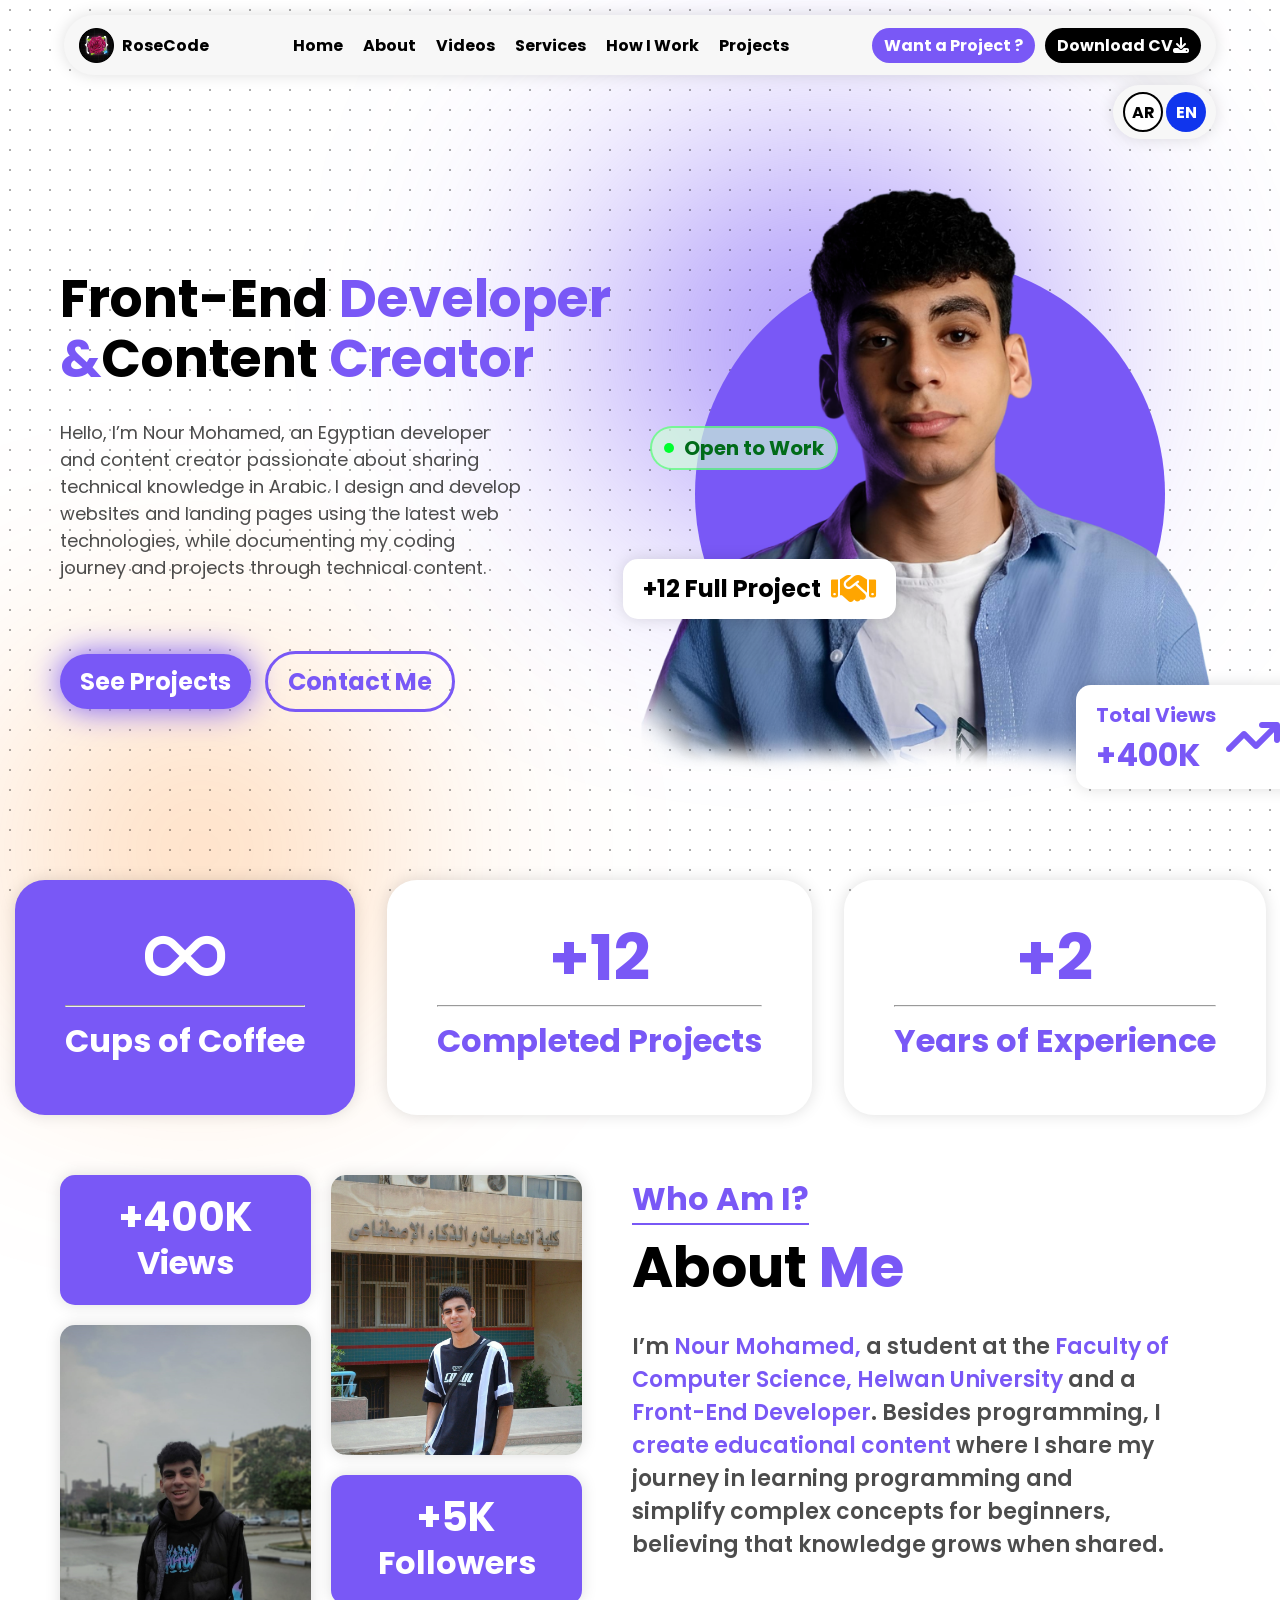
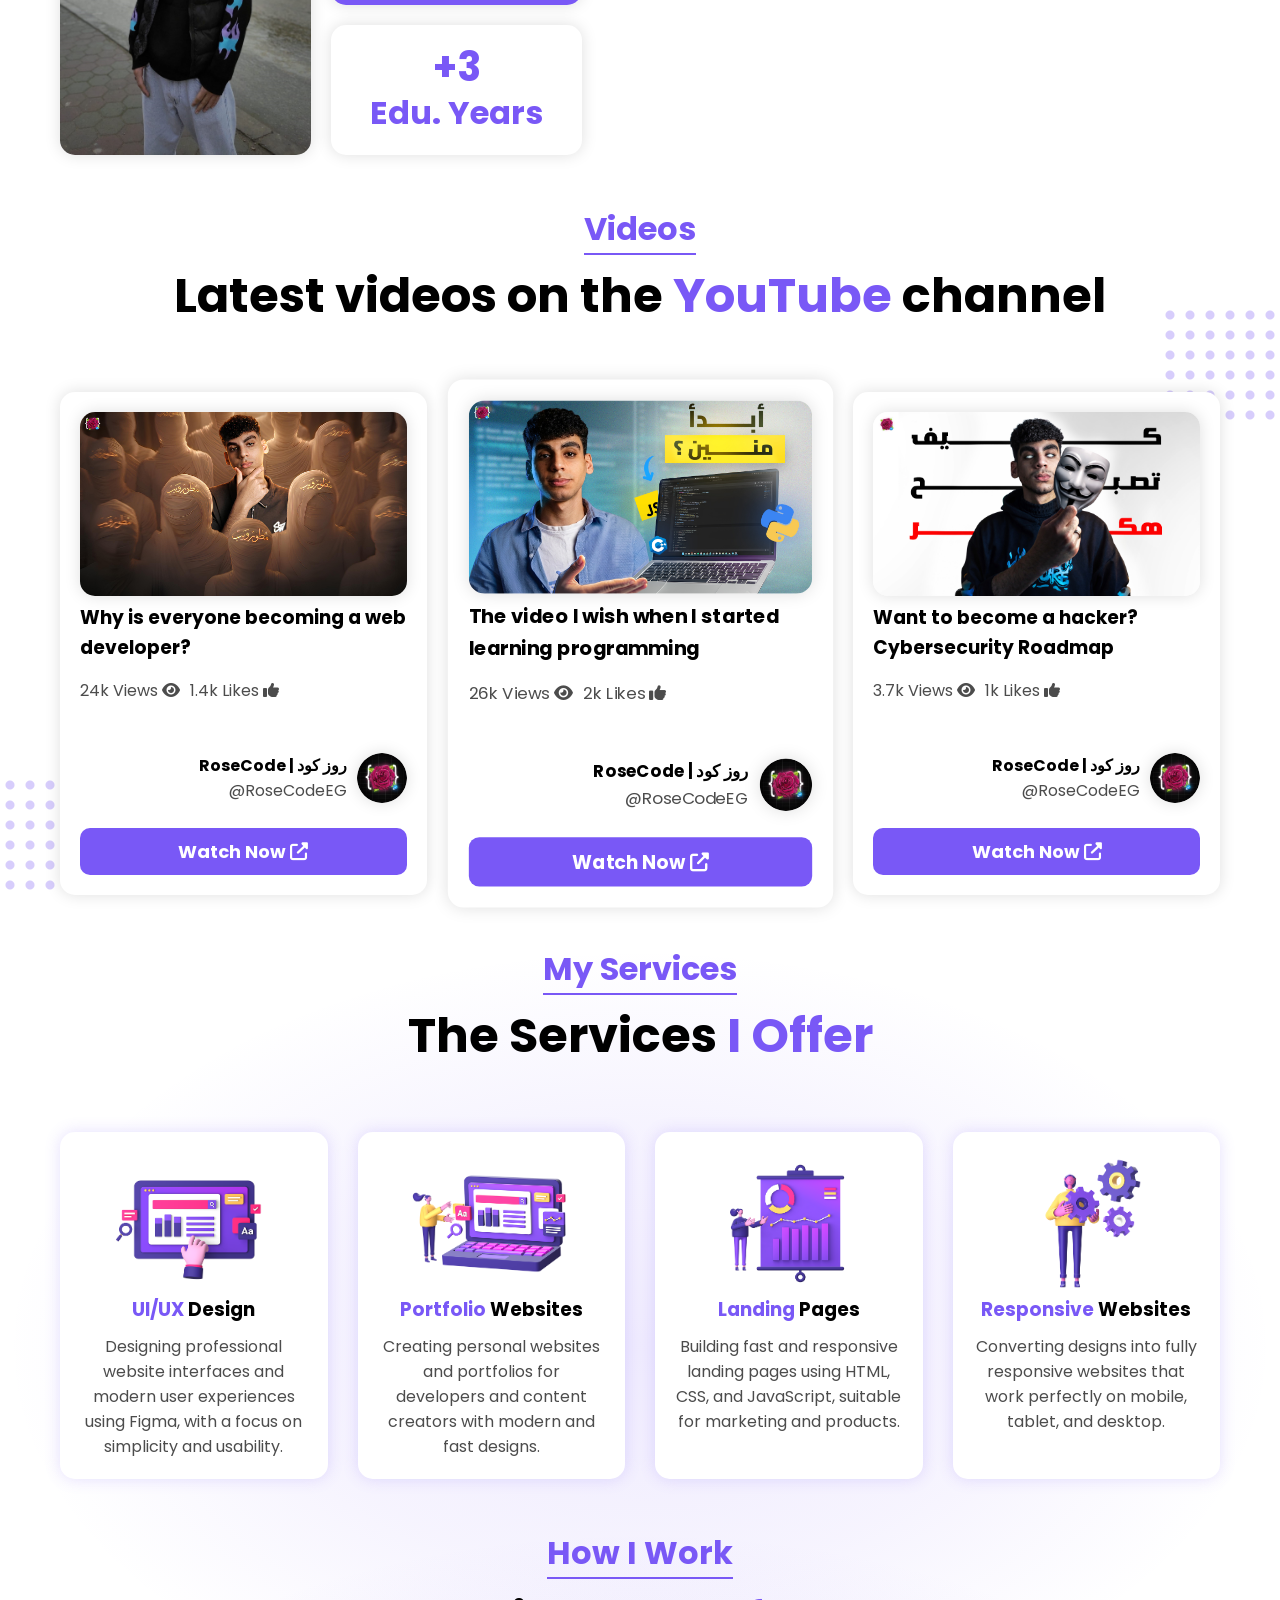
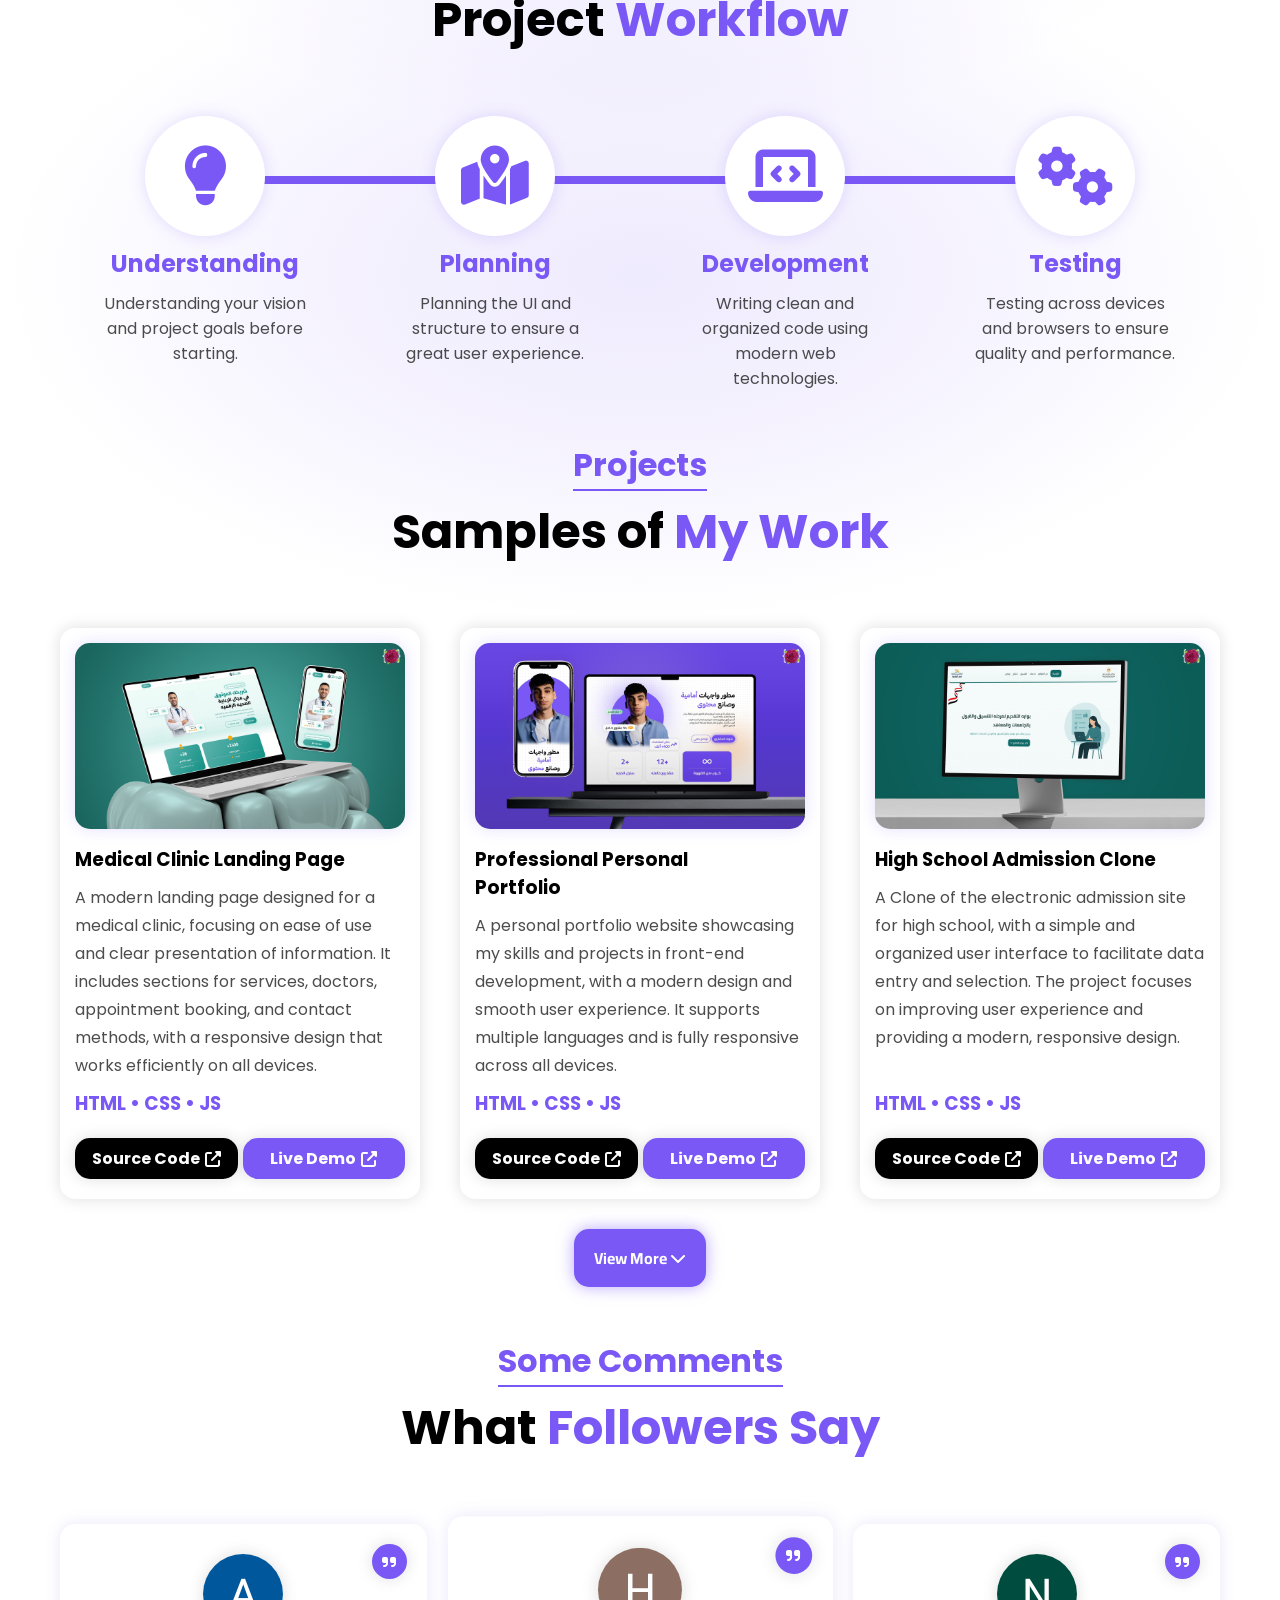
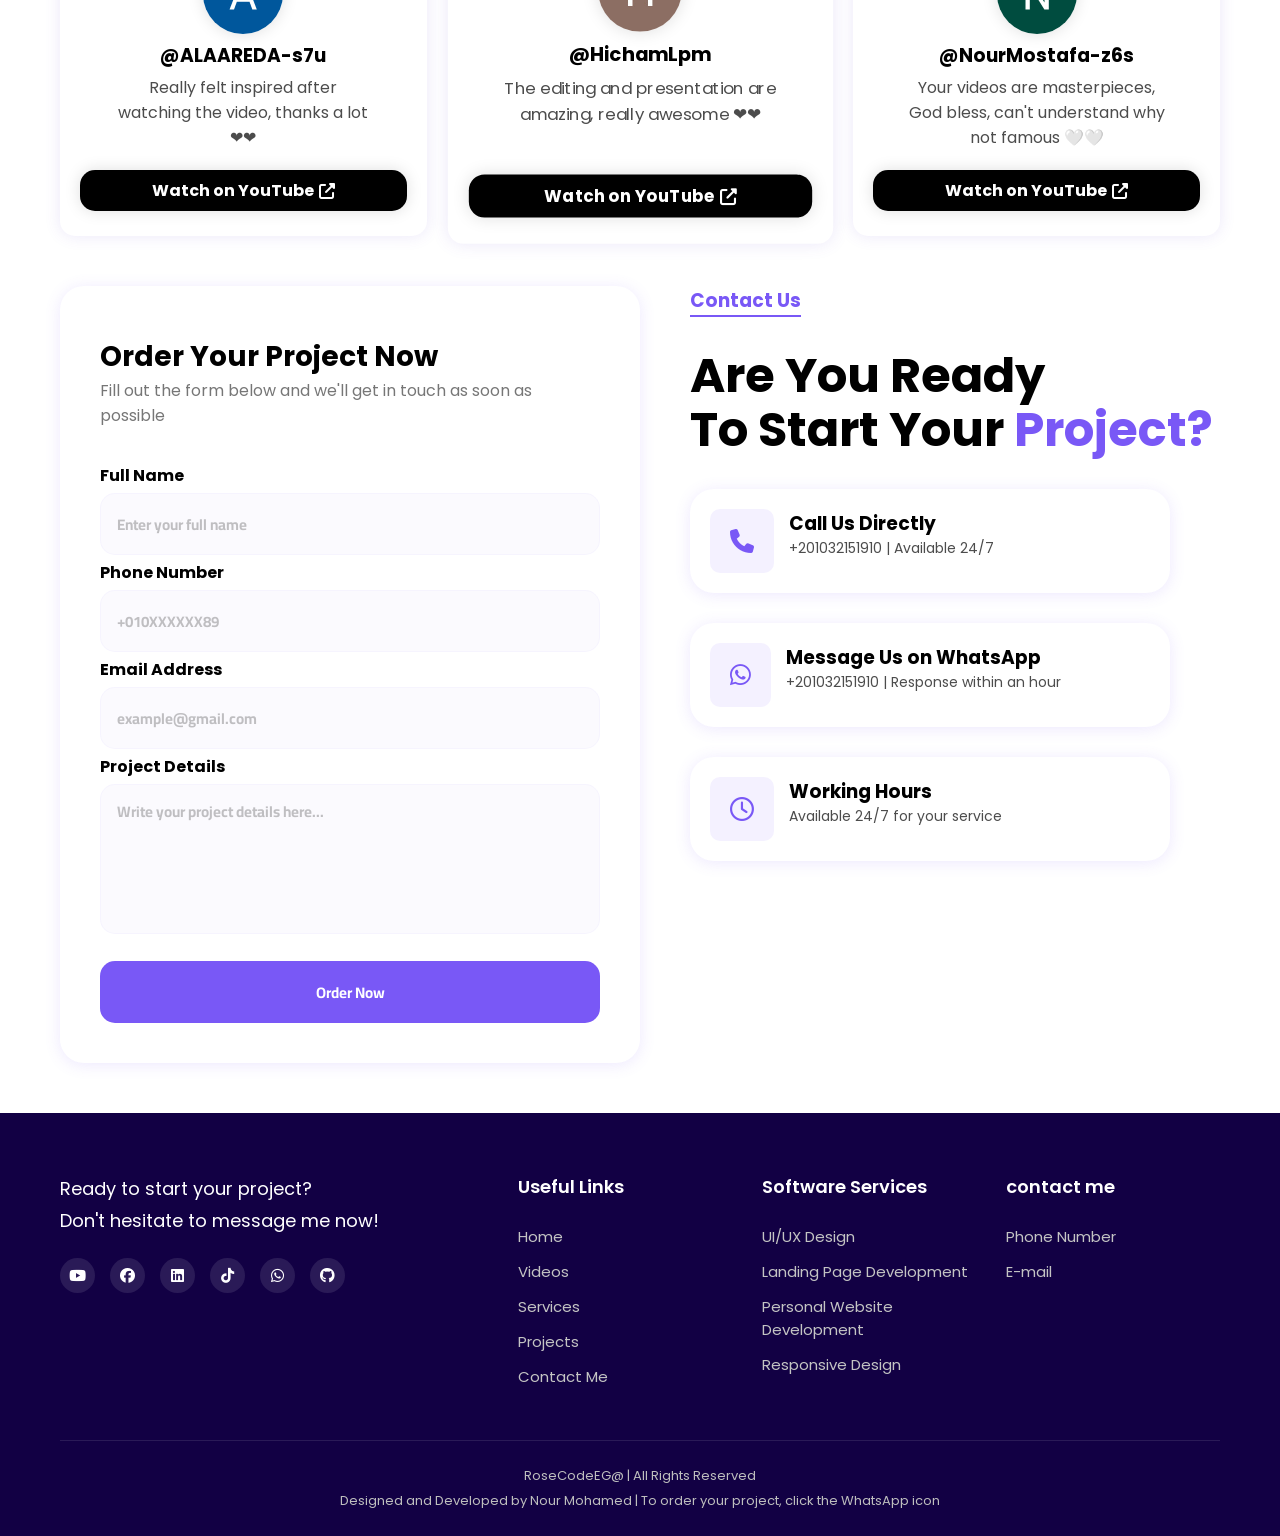
==== index_en.html @ 8aca24be "Add files via upload" ====
<!DOCTYPE html>
<html lang="en" dir="ltr">
<head>
    <meta charset="UTF-8">
    <meta name="viewport" content="width=device-width, initial-scale=1.0">
    <title>RoseCode | NourMohamed</title>
    <!-- Favicon -->
    <link rel="icon" type="image/x-icon" href="assets/favicon/favicon.ico">
    <link rel="icon" type="image/png" sizes="32x32" href="assets/favicon/favicon-32x32.png">
    <link rel="icon" type="image/png" sizes="16x16" href="assets/favicon/favicon-16x16.png">
    <link rel="apple-touch-icon" sizes="180x180" href="assets/favicon/apple-touch-icon.png">
    <link rel="icon" type="image/png" sizes="192x192" href="assets/favicon/android-chrome-192x192.png">
    <link rel="icon" type="image/png" sizes="512x512" href="assets/favicon/android-chrome-512x512.png">
    <!-- font awesome -->
    <link rel="stylesheet" href="https://cdnjs.cloudflare.com/ajax/libs/font-awesome/6.5.1/css/all.min.css">
    <!-- CSS -->
    <link rel="stylesheet" href="style.css">
</head>
<body>
    <header>
        <nav>
            <div class="container">
                <div class="navbar">
                    <div class="logo">
                        <a href="#hero"><img src="assets/RoseCodeLogo.png" alt="logo"></a>
                        <a href="#hero" class="logo-text">RoseCode</a>
                    </div>
                    <div class="center-menu">
                        <a href="#hero">Home</a>
                        <a href="#about">About</a>
                        <a href="#videos">Videos</a>
                        <a href="#services">Services</a>
                        <a href="#howiwork">How I Work</a>
                        <a href="#projects">Projects</a>
                    </div>
                    <div class="left-menu">
                        <a href="#contactus" class="gotoproj">Want a Project ?</a>
                        <a href="#" class="download-cv" download>Download CV<i class="fa-solid fa-download"></i></a>
                        <div class="toggleBtn"><i class="fas fa-bars"></i></div>
                    </div>
                    <div class="lang-btn">
                        <a href="index.html">AR</a>
                        <a href="index_en.html" class="active">EN</a>
                    </div>
                </div>
            </div>
        </nav>
    </header>
    <main>
        <div class="glow glow-purple"></div>
        <div class="glow glow-orange"></div>
        <section class="hero fadeup" id="hero">
            <div class="container">
                <div class="rightside">
                    <h1>Front-End<span> Developer</span><br><span>&</span>Content <span>Creator</span></h1>
                    <p>Hello, I’m Nour Mohamed, an Egyptian developer and content creator passionate about sharing technical knowledge in Arabic. I design and develop websites and landing pages using the latest web technologies, while documenting my coding journey and projects through technical content.</p>
                    <a href="#projects" class="gotoproduct">See Projects</a>
                    <a href="#contactus" class="gotocontact">Contact Me</a>
                </div>
                <div class="leftside">
                    <div class="purple-circle"></div>
                    <img src="assets/person.png" alt="person">
                    <div class="totalviewbadge">
                        <p>Total Views  <br><span>+400K</span></p>
                        <i class="fa-solid fa-arrow-trend-up"></i>
                    </div>
                    <div class="projectbadge">
                        <p>+12 Full Project</p>
                        <i class="fa-solid fa-handshake"></i>
                    </div>
                    <div class="freeforhirebadge">
                        <div></div>
                        <p>Open to Work</p>
                    </div>
                </div>
            </div>
        </section>
        <section class="stats">
            <div class="container fadeup">
                <div class="col col1">
                    <h2><i class="fas fa-infinity"></i></h2>
                    <hr>
                    <h3>Cups of Coffee</h3>
                </div>
                <div class="col">
                    <h2 data-target="12" class="counter">0</h2>
                    <hr>
                    <h3>Completed Projects</h3>
                </div>
                <div class="col">
                    <h2 data-target="2" class="counter">0</h2>
                    <hr>
                    <h3>Years of Experience</h3>
                </div>
            </div>
        </section>
        <section class="about" id="about">
            <div class="container">
                <div class="rightside">
                    <div class="gallery">
                        <div class="card"><span class="counter" data-target="400">0</span> Views</div>
                        <div class="img img1"></div>
                        <div class="img img2"></div>
                        <div class="card"><span class="counter" data-target="5">0</span>Followers</div>
                        <div class="card exp"><span class="counter" data-target="3">0</span>Edu. Years</div>
                    </div>
                </div>
                <div class="leftside">
                    <h3>Who Am I?</h3>
                    <h2>About <span>Me</span></h2>
                    <p>I’m <span>Nour Mohamed,</span> a student at the <span>Faculty of Computer Science, Helwan University</span>
                    and a <span>Front-End Developer</span>.
                    Besides programming, I <span>create educational content</span> where I share my journey in learning programming and simplify complex concepts for beginners, believing that knowledge grows when shared.
                    </p>
                </div>
            </div>
        </section>
        <section class="videos" id="videos">
            <div class="container">
                <div class="section-header">
                    <h3>Videos</h3>
                    <h2>Latest videos on the <span>YouTube</span> channel</h2>
                </div>
                <div class="cards">
                    <div class="card">
                        <img src="assets/thumbnails/1.jpg" alt="photo">
                        <h3>Why is everyone becoming a web developer?</h3>
                        <div class="statsbox">
                            <p>24k Views <i class="fas fa-eye"></i></p>
                            <p>1.4k Likes <i class="fa-solid fa-thumbs-up"></i></p>
                        </div>
                        <div class="channelbox">
                            <div class="content">
                                <a href="https://www.youtube.com/@RoseCodeEG">RoseCode | روز كود</p></a>
                                <a href="https://www.youtube.com/@RoseCodeEG"><span>@RoseCodeEG</span></a>
                            </div>
                            <div class="logo"><a href="https://www.youtube.com/@RoseCodeEG"><img src="/assets/RoseCodeLogo.png" alt="logo"></a></div>
                        </div>
                        <div class="watchnowbtn"><a href="https://www.youtube.com/watch?v=jI1-tFvNJcE&t=11s">Watch Now <i class="fas fa-external-link-alt"></i></a></div>
                    </div>
                    <div class="card main">
                        <img src="assets/thumbnails/2.jpg" alt="photo">
                        <h3>The video I wish when I started learning programming</h3>
                        <div class="statsbox">
                            <p>26k Views <i class="fas fa-eye"></i></p>
                            <p>2k Likes <i class="fa-solid fa-thumbs-up"></i></p>
                        </div>
                        <div class="channelbox">
                            <div class="content">
                                <a href="https://www.youtube.com/@RoseCodeEG">RoseCode | روز كود</p></a>
                                <a href="https://www.youtube.com/@RoseCodeEG"><span>@RoseCodeEG</span></a>
                            </div>
                            <div class="logo"><a href="https://www.youtube.com/@RoseCodeEG"><img src="/assets/RoseCodeLogo.png" alt="logo"></a></div>
                        </div>
                        <div class="watchnowbtn"><a href="https://www.youtube.com/watch?v=Goh_KsaN2PU&t=431s">Watch Now <i class="fas fa-external-link-alt"></i></a></div>
                    </div>
                    <div class="card">
                        <img src="assets/thumbnails/3.jpg" alt="photo">
                        <h3>Want to become a hacker? Cybersecurity Roadmap</h3>
                        <div class="statsbox">
                            <p>3.7k Views <i class="fas fa-eye"></i></p>
                            <p>1k Likes <i class="fa-solid fa-thumbs-up"></i></p>
                        </div>
                        <div class="channelbox">
                            <div class="content">
                                <a href="https://www.youtube.com/@RoseCodeEG">RoseCode | روز كود</p></a>
                                <a href="https://www.youtube.com/@RoseCodeEG"><span>@RoseCodeEG</span></a>
                            </div>
                            <div class="logo"><a href="https://www.youtube.com/@RoseCodeEG"><img src="/assets/RoseCodeLogo.png" alt="logo"></a></div>
                        </div>
                        <div class="watchnowbtn"><a href="https://www.youtube.com/watch?v=HfVN5BPHizQ&t=1s">Watch Now <i class="fas fa-external-link-alt"></i></a></div>
                    </div>
                </div>
            </div>
        </section>
        <section class="services" id="services">
            <div class="container">
                <div class="section-header">
                    <h3>My Services</h3>
                    <h2>The Services <span>I Offer</span></h2>
                </div>
                <div class="cards">
                    <div class="card">
                        <img src="assets/icons/ui.png" alt="service-photo">
                        <h3><span>UI/UX</span> Design</h3>
                        <p>Designing professional website interfaces and modern user experiences using Figma, with a focus on simplicity and usability.</p>
                    </div>
                    <div class="card">
                        <img src="assets/icons/portfolio.png" alt="service-photo">
                        <h3><span>Portfolio</span> Websites</h3>
                        <p>Creating personal websites and portfolios for developers and content creators with modern and fast designs.</p>
                    </div>
                    <div class="card">
                        <img src="assets/icons/landing.png" alt="service-photo">
                        <h3><span>Landing</span> Pages</h3>
                        <p>Building fast and responsive landing pages using HTML, CSS, and JavaScript, suitable for marketing and products.</p>
                    </div>
                    <div class="card">
                        <img src="assets/icons/resbonsive.png" alt="service-photo">
                        <h3><span>Responsive </span>Websites</h3>
                        <p>Converting designs into fully responsive websites that work perfectly on mobile, tablet, and desktop.</p>
                    </div>
                </div>
            </div>
        </section>
        <section class="howiwork" id="howiwork">
            <div class="container">
                <div class="section-header">
                    <h3>How I Work</h3>
                    <h2>Project <span>Workflow</span></h2>
                </div>
                <div class="steps">
                    <div class="step">
                        <div class="icon">
                            <i class="fa-solid fa-lightbulb"></i>
                        </div>
                        <h3>Understanding</h3>
                        <p>Understanding your vision and project goals before starting.</p>
                    </div>
                    <div class="step">
                        <div class="icon">
                            <i class="fa-solid fa-map-location-dot"></i>
                        </div>
                        <h3>Planning</h3>
                        <p>Planning the UI and structure to ensure a great user experience.</p>
                    </div>
                    <div class="step">
                        <div class="icon">
                            <i class="fa-solid fa-laptop-code"></i>
                        </div>
                        <h3>Development</h3>
                        <p>Writing clean and organized code using modern web technologies.</p>
                    </div>
                    <div class="step">
                        <div class="icon">
                            <i class="fa-solid fa-gears"></i>
                        </div>
                        <h3>Testing</h3>
                        <p>Testing across devices and browsers to ensure quality and performance.</p>
                    </div>
                </div>
            </div>
        </section>
        <section class="projects" id="projects">
            <div class="container">
                <div class="section-header">
                    <h3>Projects</h3>
                    <h2>Samples of <span>My Work</span></h2>
                </div>
                <div class="cards">
                    <div class="card">
                        <div class="contentcontainer">
                            <img src="assets/projects/medcine.jpg" alt="project-img">
                            <h3>Medical Clinic Landing Page</h3>
                            <p>A modern landing page designed for a medical clinic, focusing on ease of use and clear presentation of information. It includes sections for services, doctors, appointment booking, and contact methods, with a responsive design that works efficiently on all devices.</p>
                        </div>
                        <div class="bottombox">
                            <h3 class="technologies">HTML • CSS • JS</h3>
                            <div class="btnbox">
                                <a href="https://github.com/Nour-Mohamed1111/clinicTemplate" class="srccode">Source Code <i class="fas fa-external-link-alt"></i></a>
                                <a href="https://drmaher-clinic.vercel.app" class="livedemo">Live Demo <i class="fas fa-external-link-alt"></i></a>
                            </div>
                        </div>
                    </div>
                    <div class="card">
                        <div class="contentcontainer">
                            <img src="assets/projects/portfolioNew.jpg" alt="project-img">
                            <h3>Professional Personal Portfolio</h3>
                            <p>A personal portfolio website showcasing my skills and projects in front-end development, with a modern design and smooth user experience. It supports multiple languages and is fully responsive across all devices.</p>
                        </div>
                        <div class="bottombox">
                            <h3 class="technologies">HTML • CSS • JS</h3>
                            <div class="btnbox">
                                <a href="#" class="srccode">Source Code <i class="fas fa-external-link-alt"></i></a>
                                <a href="#" class="livedemo">Live Demo <i class="fas fa-external-link-alt"></i></a>
                            </div>
                        </div>
                    </div>
                    <div class="card">
                        <div class="contentcontainer">
                            <img src="assets/projects/tansikclone.jpg" alt="project-img">
                            <h3>High School Admission Clone</h3>
                            <p>A Clone of the electronic admission site for high school, with a simple and organized user interface to facilitate data entry and selection. The project focuses on improving user experience and providing a modern, responsive design.</p>
                        </div>
                        <div class="bottombox">
                            <h3 class="technologies">HTML • CSS • JS</h3>
                            <div class="btnbox">
                                <a href="https://github.com/Nour-Mohamed1111/tansikcloneproject" class="srccode">Source Code <i class="fas fa-external-link-alt"></i></a>
                                <a href="https://tansikcloneproject.vercel.app" class="livedemo">Live Demo <i class="fas fa-external-link-alt"></i></a>
                            </div>
                        </div>
                    </div>
                    <div class="card">
                        <div class="contentcontainer">
                            <img src="assets/projects/oldportfolio.jpg" alt="project-img">
                            <h3>My Previous Personal Website</h3>
                            <p>My previous personal website, built during high school, had some issues but served as a starting point. It includes several pages showcasing some projects and experiments I worked on, with a simple design reflecting my early learning in web development, and it represents an important first step in my programming and design journey.</p>
                        </div>
                        <div class="bottombox">
                            <h3 class="technologies">HTML • CSS • JS</h3>
                            <div class="btnbox">
                                <a href="https://github.com/Nour-Mohamed1111/OldPortfolio" class="srccode">Source Code <i class="fas fa-external-link-alt"></i></a>
                                <a href="https://oldportfolio-nourmohamed.vercel.app" class="livedemo">Live Demo <i class="fas fa-external-link-alt"></i></a>
                            </div>
                        </div>
                    </div>
                    <div class="card">
                        <div class="contentcontainer">
                            <img src="assets/projects/websitesaver.jpg" alt="project-img">
                            <h3>Website Archiving App with Filtering System</h3>
                            <p>A full CRUD project for managing links, using JavaScript to handle adding, deleting, and categorizing websites dynamically. The interface supports an advanced filtering system to display specific categories, with data-saving functionality ensuring no data loss even after closing or reloading the browser.</p>
                        </div>
                        <div class="bottombox">
                            <h3 class="technologies">HTML • CSS • JS</h3>
                            <div class="btnbox">
                                <a href="https://github.com/Nour-Mohamed1111/WebsiteSaver" class="srccode">Source Code <i class="fas fa-external-link-alt"></i></a>
                                <a href="https://website-saver-five.vercel.app" class="livedemo">Live Demo <i class="fas fa-external-link-alt"></i></a>
                            </div>
                        </div>
                    </div>
                    <div class="card">
                        <div class="contentcontainer">
                            <img src="assets/projects/taphack.jpg" alt="project-img">
                            <h3>Android Device Management Tool</h3>
                            <p>A desktop tool developed using Python to simplify management and maintenance of Android devices, offering advanced features such as system reset and custom commands to improve device control. It has been used in practical scenarios and contributed to generating income during my studies.</p>
                        </div>
                        <div class="bottombox">
                            <h3 class="technologies">Python</h3>
                            <div class="btnbox">
                                <a href="https://github.com/Nour-Mohamed1111/AndroidFormat-App" class="srccode">Source Code <i class="fas fa-external-link-alt"></i></a>
                                <a href="https://github.com/Nour-Mohamed1111/AndroidFormat-App" class="livedemo">Live Demo <i class="fas fa-external-link-alt"></i></a>
                            </div>
                        </div>
                    </div>
                    <div class="card">
                        <div class="contentcontainer">
                            <img src="assets/projects/adidas.jpg" alt="project-img">
                            <h3>Simple Adidas Interface</h3>
                            <p>A simple interface for Adidas, built during my early web design projects as part of my learning process.</p>
                        </div>
                        <div class="bottombox">
                            <h3 class="technologies">HTML • CSS</h3>
                            <div class="btnbox">
                                <a href="https://github.com/Nour-Mohamed1111/AdidasTemplete" class="srccode">Source Code <i class="fas fa-external-link-alt"></i></a>
                                <a href="https://adidastemplete.vercel.app" class="livedemo">Live Demo <i class="fas fa-external-link-alt"></i></a>
                            </div>
                        </div>
                    </div>
                    <div class="card">
                        <div class="contentcontainer">
                            <img src="assets/projects/apple.jpg" alt="project-img">
                            <h3>Simple Apple Interface</h3>
                            <p>A simple interface for Apple, built during my early web design projects as part of my learning process.</p>
                        </div>
                        <div class="bottombox">
                            <h3 class="technologies">HTML • CSS • JS</h3>
                            <div class="btnbox">
                                <a href="https://github.com/Nour-Mohamed1111/AppleTemplate" class="srccode">Source Code <i class="fas fa-external-link-alt"></i></a>
                                <a href="https://apple-gallery.vercel.app" class="livedemo">Live Demo <i class="fas fa-external-link-alt"></i></a>
                            </div>
                        </div>
                    </div>
                    <div class="card">
                        <div class="contentcontainer">
                            <img src="assets/projects/youtube.jpg" alt="project-img">
                            <h3>YouTube Video Downloader Tool</h3>
                            <p>A Python-based project that allows users to download any YouTube video easily on their computer, with options to choose the preferred quality and format.</p>
                        </div>
                        <div class="bottombox">
                            <h3 class="technologies">Python</h3>
                            <div class="btnbox">
                                <a href="https://github.com/Nour-Mohamed1111/YoutubeDownloader-Tool" class="srccode">Source Code <i class="fas fa-external-link-alt"></i></a>
                                <a href="https://github.com/Nour-Mohamed1111/YoutubeDownloader-Tool" class="livedemo">Live Demo <i class="fas fa-external-link-alt"></i></a>
                            </div>
                        </div>
                    </div>
                </div>
                <div class="btncontainer">
                    <button class="viewmorebtn">View More <i class="fa-solid fa-chevron-down"></i></button>
                </div>
            </div>
        </section>
        <section class="comments">
            <div class="container">
                <div class="section-header">
                    <h3>Some Comments</h3>
                    <h2>What <span>Followers Say</span></h2>
                </div>
                <div class="commentscontainer">
                    <div class="col">
                        <div class="qouteicon"><i class="fas fa-quote-right"></i></div>
                        <div class="cardheader">
                            <div class="avatar"><img src="assets/comments/A.jpg" alt="user-icon"></div>
                            <h3 class="user-name">@ALAAREDA-s7u</h3>
                            <p>Really felt inspired after watching the video, thanks a lot ❤❤</p>
                        </div>
                        <a href="https://youtu.be/Goh_KsaN2PU?si=n84xpxKP0ulunMAK">Watch on YouTube <i class="fas fa-external-link-alt"></i></a>
                    </div>
                    <div class="col main">
                        <div class="qouteicon"><i class="fas fa-quote-right"></i></div>
                        <div class="cardheader">
                            <div class="avatar"><img src="assets/comments/H.jpg" alt="user-icon"></div>
                            <h3 class="user-name">@HichamLpm</h3>
                            <p>The editing and presentation are amazing, really awesome ❤❤</p>
                        </div>
                        <a href="https://youtu.be/jI1-tFvNJcE?si=66Rv6hxrEJH5Phdz">Watch on YouTube <i class="fas fa-external-link-alt"></i></a>
                    </div>
                    <div class="col">
                        <div class="qouteicon"><i class="fas fa-quote-right"></i></div>
                        <div class="cardheader">
                            <div class="avatar"><img src="assets/comments/N.jpg" alt="user-icon"></div>
                            <h3 class="user-name">@NourMostafa-z6s</h3>
                            <p>Your videos are masterpieces, God bless, can't understand why not famous 🤍🤍</p>
                        </div>
                        <a href="https://youtu.be/HfVN5BPHizQ?si=X5KA5ShtnLzOhvTB">Watch on YouTube <i class="fas fa-external-link-alt"></i></a>
                    </div>
                </div>
            </div>
        </section>
        <section class="contactus" id="contactus">
            <div class="container">
                <div class="rightside">
                    <form id="contact-form">
                        <h3>Order Your Project Now</h3>
                        <p>Fill out the form below and we'll get in touch as soon as possible</p>
                        <label for="username">Full Name</label>
                        <input type="text" name="entry.NAME_ID" id="username" placeholder="Enter your full name" required>
                        <label for="phonenumber">Phone Number</label>
                        <input type="tel" name="entry.PHONE_ID" id="phonenumber" placeholder="+010XXXXXX89" required>
                        <label for="email">Email Address</label>
                        <input type="email" name="entry.EMAIL_ID" id="email" placeholder="example@gmail.com" required>
                        <label for="details">Project Details</label>
                        <textarea name="entry.DETAILS_ID" id="details" placeholder="Write your project details here..." ></textarea>
                        <input type="submit" value="Order Now" class="submitBtn" id="submitBtn">
                    </form>
                </div>
                <div class="leftside">
                    <h3>Contact Us</h3>
                    <h2>Are You Ready <br>To Start Your <span>Project?</span></h2>
                    <div class="col1">
                        <i class="fa-solid fa-phone"></i>
                        <div class="content">
                            <h3>Call Us Directly</h3>
                            <p>+201032151910 | Available 24/7</p>
                        </div>
                    </div>
                    <div class="col2">
                        <i class="fa-brands fa-whatsapp"></i>
                        <div class="content">
                            <h3>Message Us on WhatsApp</h3>
                            <p>+201032151910 | Response within an hour</p>
                        </div>
                    </div>
                    <div class="col3">
                        <i class="fa-regular fa-clock"></i>
                        <div class="content">
                            <h3>Working Hours</h3>
                            <p>Available 24/7 for your service</p>
                        </div>
                    </div>
                </div>
            </div>
        </section>
    </main>
    <footer>
        <div class="container">
            <div class="topContainer">
                <div class="col1">
                    <p>Ready to start your project?<br> Don't hesitate to message me now!</p>
                    <div class="socialicons">
                        <a href="https://www.youtube.com/@RoseCodeEG"><i class="fa-brands fa-youtube"></i></a>
                        <a href="https://www.facebook.com/nour.mohamed.164438/"><i class="fa-brands fa-facebook"></i></a>
                        <a href="https://www.linkedin.com/in/nour-mohamed-538516377/"><i class="fa-brands fa-linkedin"></i></a>
                        <a href="https://www.tiktok.com/@rosecode.eg"><i class="fa-brands fa-tiktok"></i></a>
                        <a href="https://wa.me/201032151910"><i class="fa-brands fa-whatsapp"></i></a>
                        <a href="https://github.com/Nour-Mohamed1111"><i class="fa-brands fa-github"></i></a>
                    </div>
                </div>
                <div class="col2">
                    <h2>Useful Links</h2>  
                    <a href="#hero">Home</a>
                    <a href="#videos">Videos</a>
                    <a href="#services">Services</a>
                    <a href="#projects">Projects</a>  
                    <a href="#contactus">Contact Me</a>  
                </div>
                <div class="col3">
                    <h2>Software Services</h2>
                    <a href="#contactus">UI/UX Design</a>
                    <a href="#contactus">Landing Page Development</a>
                    <a href="#contactus">Personal Website Development</a>
                    <a href="#contactus">Responsive Design</a>
                </div>
                <div class="col4">
                    <h2>contact me</h2>
                    <a href="tel:+201032151910">Phone Number </a>
                    <a href="email:+rosecontactforbusiness@gmail.com">E-mail  </a>
                </div>
            </div>
            <div class="bottomContainer">
                <p>RoseCodeEG@ | All Rights Reserved</p>
                <p>Designed and Developed by Nour Mohamed | To order your project, click the WhatsApp icon</p>
            </div>
        </div>
    </footer>
    <button id="scrollTopBtn"><i class="fa-solid fa-arrow-up"></i></button>

<script src="main.js"></script>
</body>
</html>
---- style.css ----
/* global Rules */
@import url('https://fonts.googleapis.com/css2?family=Cairo:wght@200..1000&family=Poppins:ital,wght@0,100;0,200;0,300;0,400;0,500;0,600;0,700;0,800;0,900;1,100;1,200;1,300;1,400;1,500;1,600;1,700;1,800;1,900&display=swap');
@import url('https://fonts.googleapis.com/css2?family=IBM+Plex+Sans+Arabic:wght@100;200;300;400;500;600;700&display=swap');
:root{
    --font-primary:#000;
    --font-seccond:#222222cf;
    --purple:#7958F6;
    --gray:#F7F7F7;
    --shadow:0 0 16px #00000021;
    --rounded-circle: 35px;
    --rounded-square:15px;
}
*{
    padding: 0;
    margin: 0;
    box-sizing: border-box;
}
ul{
    list-style: none;
}
a{
    text-decoration: none;
    display: block;
}
body{
    font-family: "Poppins", sans-serif;

}
html[lang="ar"] body {
    font-family: 'Cairo', sans-serif;
}
html{
    scroll-behavior: smooth;
}
.container{
    margin: auto;
    padding: 0 20px;
}
@media (max-width:1200px){
    .container{
        width: 90%;
    }
}
@media (min-width:1200px){
    .container{
        width: 1200px;
    }
}
.fadeup {
    opacity: 0;
    transform: translateY(40px);
    animation: fadeUp 1s ease forwards;
}
@keyframes fadeUp {
  from{
    opacity: 0;
    transform: translateY(40px);
  }

  to{
    opacity: 1;
    transform: translateY(0);
  }
}
.section-header{
    margin-top: 50px;
    display: flex;
    justify-content: center;
    align-items:center;
    flex-direction: column;
}
.section-header h3{
    color:var(--purple);
    font-size: 32px;
    border-bottom:2px solid var(--purple);
    width: fit-content;
}
.section-header h2{
    font-size: 48px;
    margin: 5px 0 60px 0;
    text-align: center;
}
.section-header span{
    color:var(--purple);
}
@media (max-width:560px){
.section-header h2{
    font-size: 38px;
    margin: 20px 0 60px 0;
    line-height: 50px;
}
.section-header h3{
    font-size: 27px;
}
}
#scrollTopBtn {
    position: fixed;
    bottom: 30px;
    right: 30px;
    background-color: var(--purple);
    color: white;
    border: none;
    padding: 12px 16px;
    border-radius: 50%;
    font-size: 18px;
    cursor: pointer;
    display: none;
    z-index: 999;
    transition: .4s ease;
}
#scrollTopBtn:hover {
    opacity: 0.8;
}
/* global Rules End */
/* navbar */
nav .container .navbar div{
    display: flex;
    align-items: center;
    font-weight: bold;
}
nav .container a{
    color: var(--font-primary);
}
nav .container{
    position: relative;
}
nav .container .navbar{
    display: flex;
    justify-content: space-between;
    align-items: center; 
    height: 60px;
    background: var(--gray);
    z-index: 1000;
    box-shadow: var(--shadow);
    border-radius: var(--rounded-circle);
    transform: translateX(-50%);
    top: 15px;
    left: 50%;
    text-wrap: nowrap;
    position: fixed;
    width: 90%;
    padding: 0 15px;
}
html[lang="ar"] nav .container .logo-text{
    font-family: 'IBM Plex Sans Arabic', sans-serif;
}
nav .container .logo a img{
    width: 35px;
    margin-left: 8px;
    display: flex;
    align-items: center;
}
html[lang="en"] nav .container .logo a img{
    margin: 0 8px 0 0;
}
nav .container .center-menu{
    gap:20px;
}
nav .container .center-menu a{
    position: relative;
}
nav .container .center-menu a::after{
    content: '';
    position: absolute;
    bottom: -8px;
    left: 50%;
    transform: translateX(-50%);
    width: 0;
    height: 3px;
    background-color: var(--font-primary);
    transition: width .4s ease;
}
nav .container .center-menu a:hover::after{
    width: 80%;
    border-radius: 8px;
}
nav .container .left-menu{
    gap:10px;
}
nav .container .left-menu a{
    padding: 5px 12px;
    border-radius: var(--rounded-circle);
    transition: .4s ease;
}
nav .container .left-menu a:hover{
    opacity: .8;
}
nav .container .left-menu .gotoproj{
    background-color: var(--purple);
    color: #fff;
}
nav .container .left-menu .download-cv{
    background-color: #000;
    color: #fff;
}
header .lang-btn{
    background-color: var(--gray);
    padding: 5px;
    display: flex;
    position: absolute;
    top: 70px;
    right: 0;
    padding: 7px 10px;
    box-shadow: var(--shadow);
    border-radius: var(--rounded-circle);
    gap: 3px;
    z-index: 2;
}
header .lang-btn a{
    width: 40px;
    height: 40px;
    background-color: #fff;
    border: 2px solid #000;
    border-radius: 50%;
    display: flex;
    justify-content: center;
    align-items: center;
}
header .lang-btn a.active{
    background-color: #1035ED;
    color: #fff;
    border:none;
}
nav .container .navbar .toggleBtn{
    display: none;
    cursor: pointer;
}
@media (max-width:1200px){
    nav .container .navbar .center-menu{
        display: none; 
        flex-direction: column;
        position: absolute;
        top: 65px;
        left: 0;
        background: var(--gray);
        width: 100%;
        border-radius: var(--rounded-circle);
        box-shadow: 0 5px 15px rgba(0,0,0,0.2);
        z-index: 999;
        text-align: center;
        gap: 0;
    }
    nav .container .center-menu a{
        padding:15px 0 15px 0;
        width: 80%;
    }
    nav .container .center-menu a::after{
        display: none;
    }
    nav .container .navbar .center-menu a:not(:last-child){
        border-bottom: 1px solid rgba(0, 0, 0, 0.524);
    }
    nav .container .navbar .center-menu.show {
        display: flex;
    }
    nav .container .navbar .toggleBtn{
        display: flex;
        align-items: center;
        font-size: 18px;
    }
}
@media (max-width:568px){
    nav .container .logo-text{
        display: none;
    }
    nav .container .navbar .left-menu{
        font-size: 12px;
        gap: 4px;
    }
}
/* navbar end */
/* hero */
main .hero{
    height: 100vh;
    background-image: radial-gradient(circle, rgba(0, 0, 0, 0.324) 1px, transparent 1px);
    background-size: 20px 20px;
    position: relative;
    overflow: hidden;
}
main .hero .container{
    display: flex;
    align-items: center;
    height: 100%;
}
.glow{
    position: absolute;
    width: 700px;
    height: 400px;
    filter: blur(120px);
    z-index: -2;
    overflow: hidden;
}
.glow-purple{
    background: radial-gradient(circle, var(--purple), transparent 80%);
    top: 145px;
    left: 100px;
}
html[lang="en"] .glow-purple{
    left: auto;
    right: 100px;
}
.glow-orange{
    background: radial-gradient(circle, rgba(255, 119, 0, 0.404), transparent 70%);
    bottom: -150px;
    right: -150px;
}
html[lang="en"] .glow-orange{
    right: auto;
    left: -150px;
}
main .hero .container .rightside{
    width: 50%;
}
main .hero .container .rightside h1{
    font-size: 60px;
    line-height: 82px;
    margin-top: 80px;
}
html[lang="ar"] main .hero .container .rightside h1{
    font-family: 'IBM Plex Sans Arabic', sans-serif;
}
html[lang="en"] main .hero .container .rightside h1{
    font-size: 52px;
    line-height: 60px;
}
main .hero .container .rightside h1 span{
    color: var(--purple);
}
main .hero .container .rightside p{
    width: 80%;
    font-weight:600;
    color: var(--font-seccond);
    margin: 30px 0 70px 0;
    font-size: 18px;
}
html[lang="ar"] main .hero .container .rightside p{
    font-family: 'IBM Plex Sans Arabic', sans-serif;
}
html[lang="en"] main .hero .container .rightside p{
    font-weight:400;
}
main .hero .container .rightside a{
    padding: 10px 20px;
    border-radius: var(--rounded-circle);
    display: inline-block;
    font-size: 24px;
    font-weight: bold;
    transition: .4s ease;
}
main .hero .container .rightside .gotoproduct{
    background-color: var(--purple);
    color: #fff;
    box-shadow: 0 0 32px var(--purple);
    margin: 0 0 0 10px;
}
html[lang="en"] main .hero .container .rightside .gotoproduct{
    margin: 0 10px 0 0;
}
main .hero .container .rightside .gotoproduct:hover{
    box-shadow: 0 0 48px var(--purple);
    transform: translateY(-3px);
}
main .hero .container .rightside .gotocontact{
    color: var(--purple);
    border: 3px solid var(--purple);
}
main .hero .container .rightside .gotocontact:hover{
    background-color: var(--purple);
    color: #fff;
    transform: translateY(-3px);
}
main .hero .leftside{
    position: relative;
    width: 50%;
    display: flex;
    align-items: center;
    justify-content: center;
    margin-top: 50px;
    font-weight: bolder;
    font-size: 20px;
    line-height:40px;
}
main .hero .leftside img{
    width: 600px;
    z-index: 1;
}
.purple-circle,.totalviewbadge,.projectbadge,.freeforhirebadge{
    position: absolute;
}
.totalviewbadge,.projectbadge{
    z-index: 2;
    display: flex;
    gap: 10px;
    padding: 10px 20px;
    border-radius: var(--rounded-square);
    box-shadow: var(--shadow);
    animation: float 4s ease-in-out infinite;
}
@keyframes float{
    0%{
        transform: translateY(0px);
    }
    50%{
        transform: translateY(-10px);
    }
    100%{
        transform: translateY(0px);
    }
}
.purple-circle{
    width: 470px;
    height: 470px;
    bottom:60px;
    background-color: var(--purple);
    border-radius: 50%;
}
.totalviewbadge{
    bottom: 0;
    right: -80px;
    background-color: #fff;
    color: var(--purple);
}
.totalviewbadge i{
    display: flex;
    align-items: center;
    font-size: 48px;
}
.totalviewbadge span{
    font-size: 32px;
}
.projectbadge i{
    display: flex;
    align-items: center;
    font-size: 36px;
    color: orange;
}
.projectbadge{
    background-color: #fff;
    left: -17px;
    bottom: 170px;
    font-size: 24px;
}
.freeforhirebadge{
    z-index: 2;
    background-color: #d1ffd8aa;
    border: 2px solid #00ff2f6d;
    color: #006B19 ;
    padding: 0 12px;
    border-radius: var(--rounded-circle);
    left: 10px;
    top: 265px;
    display: flex;
    align-items: center;
    gap: 10px;
    animation: float 4s ease-in-out infinite;
}
.freeforhirebadge div{
    content: '';
    width: 10px;
    height: 10px;
    background-color: #00FF2F;
    border-radius: 50%;
}
@media (max-width:1200px){
    main .hero{
        height: fit-content;
    }
    main .hero .container{
        flex-direction: column-reverse;
    }
    main .hero .container .rightside{
        width: 100%;
        text-align: center;
        display: flex;
        flex-direction: column;
        align-items: center;
    }
    main .hero .container .rightside h1{
        font-size: 42px;
        line-height: 60px;
        margin-top: 0px;
    }
    main .hero .container .rightside p{
        width: 100%;
    }
    main .hero .container .rightside .gotoproduct{
        margin: 0;
    }
    html[lang="en"] main .hero .container .rightside .gotoproduct{
        margin: 0;
    }
    main .hero .container .rightside a{
        margin: 10px 0;
        width: 100%;
    }
    .totalviewbadge{
        right: 55px;
    }
    .projectbadge{
        left:20px;
    }
    .freeforhirebadge{
        left: 185px;
    }
    main .hero .leftside{
        width: 100%;
        margin-top: 60px;
    }
}
@media (max-width:980px){
    .totalviewbadge{
        display: none;
    }
    .projectbadge{
        display: none;
    }
    .freeforhirebadge{
        display: none;
    }
    main .hero .leftside img{
        width: 550px;
    }
    nav .container .navbar .lang-btn a{
        width: 35px;
        height: 35px;
        font-size: 14px;
    }
}
@media (max-width:480px){
    .glow{
        display: none;
    }
}
/* hero end */
/* stats */
.stats{
    margin-top: -40px;
    padding: 10px 0;
}
.stats .container{
    display: flex;
    gap: 32px;
    justify-content: center;
    padding: 10px 50px 20px 50px;
}
.stats .container .col{
    background-color: #fff;
    padding: 30px 50px 50px 50px;
    border-radius: 30px;
    text-align: center;
    min-height: fit-content;
    min-width:fit-content;
    width: 300px;
    box-shadow: var(--shadow);
    display: flex;
    flex-direction: column;
    justify-content: center;
    align-items:center;
    transition: 1s ease;
}
.stats .container .col:hover{
    scale: 1.05;
}
.stats .container .col1{
flex:2;
background-color:var(--purple);
}
.stats .container .col h2{
    font-size: 64px;
    color:var(--purple)
}
.stats .container .col h3{
    padding-top: 10px ;
    font-size: 32px;
    color:var(--purple);
}
.stats .container .col1 i,
.stats .container .col1 h3{
    color:#fff;
}
.stats .container .col1 i{
    font-size: 64px;
}
.stats .container .col hr{
    width: 100%;
}
@media (max-width:1200px) {
    .stats{
        margin-top: 0;
    }
    .stats .container{
        flex-direction: column;
        align-items: center;
        padding: 20px;
        padding-top: 30px;
    }
    .stats .container .col{
        width: 100%;
    }
}
/* stats end */
/* about */
.about .container{
    margin-top: 30px;
    display: flex;
}
.about .container .rightside{
    width: 45%;
}
.about .container .rightside .gallery {
    display: grid;
    grid-template-columns: 1fr 1fr;
    grid-template-rows: repeat(4,130px);
    gap: 20px;
    width: 100%;
}
.about .container .rightside .img {
    border-radius: var(--rounded-square);
    background-size: cover;
    background-position: center;
    box-shadow:var(--shadow);
}
.about .container .rightside .img1 {
    background-image: url("/assets/photo2.jpg");
    grid-row: span 2; 
}
.about .container .rightside .img2 {
    background-image: url("/assets/photo1.jpg");
    grid-row: span 3;
}
.about .container .rightside .card {
    display: flex;
    align-items: center;
    justify-content: center;
    flex-direction: column;
    color: #fff;
    background-color:var(--purple);
    border-radius: var(--rounded-square);
    font-weight: bold;
    font-size: 32px;
    line-height: 45px;
    text-align: center;
    box-shadow:var(--shadow);
}
html[lang="en"] .about .container .rightside .card:not(.exp) span::after{
    content: "K";
}
.about .container .rightside .gallery .card span{
    font-size: 40px;
}
.about .container .rightside .gallery .exp{
    background-color:#fff;
    color:var(--purple)
}
.about .container .leftside{
    width: 55%;
    padding: 0 50px 0 20px;
    display: flex;
    flex-direction: column;
}
html[lang="en"] .about .container .leftside{
    padding-left: 50px;
}
.about .container .leftside h3{
    color:var(--purple);
    font-size: 32px;
    border-bottom:2px solid var(--purple);
    width: fit-content;
}
.about .container .leftside h2{
    font-size: 56px;
}
.about .container .leftside span{
    color:var(--purple);
}
.about .container .leftside p{
    font-size: 22px;
    font-weight: 600;
    color:var(--font-seccond);
    margin-top: 20px;
}
@media (max-width:1200px) {
    .about .container{
        flex-direction: column-reverse;
        align-items: center;
        margin-top: 0;
    }
    .about .container  .rightside,
    .about .container  .leftside,
    .about .container  .leftside p{
        width: 100%;
        align-items:center;
    }
    .about .container  .leftside{
        padding: 0;
    }
    .about .container  .rightside{
        margin-top: 30px;
    }
}
@media (max-width:560px){
    .about .container{
        padding: 0 20px;
    }
    .about .container .rightside .gallery{
        grid-template-columns: 1fr;
        grid-template-rows: repeat(6,130px);
    }
    .about .container .rightside{
        margin-top: 30px;
    }
    .about .container .rightside .img2{
        display: none;
    }
    .about .container .rightside .img1{
        grid-row: span 3;
    }
    .about .container .leftside h2{
        font-size: 46px;
    }
    .about .container .rightside p{
        font-size: 20px;
    }
    html[lang="en"] .about .container .leftside{
    padding-left: 0px;
}
}
/* about end */
/* videos */
.videos {
    position: relative;
}
.videos::before,
.videos::after {
    content: "";
    position: absolute;
    width: 120px;
    height: 120px;
    background: radial-gradient(circle, var(--purple) 4px, transparent 5px);
    background-size: 20px 20px;
    opacity: 0.3;
    z-index: -1;
}
.videos::before {
    top: 100px;
    right: 0;
}
.videos::after {
    bottom: 0px;
    left: 0;
}
.videos .cards{
    display: grid;
    grid-template-columns: repeat(3,1fr);
    gap: 30px;
}
.videos .cards .card{
    background-color:#fff;
    box-shadow:var(--shadow);
    border-radius:var(--rounded-square);
    padding: 20px;
    transition: .4s ease;
}
.videos .cards .card.main{
    scale: 1.05;
}
.videos .cards .card.main:hover{
    scale: 1.1;
}
.videos .cards .card:hover{
    scale: 1.05;
}
.videos .cards .card img{
    width: 100%;
    border-radius:var(--rounded-square);
    box-shadow:var(--shadow)
}
.videos .cards .card h3{
    height: 60px;
    line-height: 30px;
    margin-bottom: 15px;
}
.videos .cards .card .statsbox{
    display: flex;
    gap: 10px;
    color:var(--font-seccond);
}
.videos .cards .card .channelbox{
    display: flex;
    justify-content: flex-end;
    margin: 50px 0 25px 0;
    width: 100%;
}
.videos .cards .card .channelbox .logo a{
    display: flex;
    align-items: center;
    height: 100%;
}
.videos .cards .card .channelbox img{
    width: 50px;
    border-radius:50%;
}
.videos .cards .card .channelbox .content{
    text-align: end;
    padding: 0 10px;
    line-height: 25px;
}
.videos .cards .card .channelbox .content a{
    color:var(--font-seccond);
}
.videos .cards .card .channelbox .content a:not(:last-child){
    font-weight: bold;
    color: var(--font-primary);
}
.videos .cards .card .watchnowbtn{
    width: 100%;
    background:var(--purple);
    border-radius:10px;
    padding: 10px;
    text-align: center;
}
.videos .cards .card .watchnowbtn a{
    color: #fff;
    font-size: 18px;
    font-weight: bold;
}
@media (max-width:1200px){
    .videos .cards {
        grid-template-columns: 1fr;
    }
    .videos .cards .card.main{
    scale: 1;
    }
    .videos::before {
    top: 100px;
    right: -85px;
    }
}
@media (max-width:560px){
    .videos .cards .card .channelbox .content a{
    font-size: 12px;
    }
    html[lang="en"] .videos .cards .card h3{
        line-height: 23px;
    }
    .videos::before{
        display: none;
    }
}
/* videos end */
/* services */
.services{
    position: relative;
}
.services::before {
    content: "";
    position: absolute;
    top: 0;
    left: 0;
    width: 100%;
    height: 150%;
    background: radial-gradient(
    ellipse at center,
    rgba(122, 88, 246, 0.123) 0%,
    rgba(122, 88, 246, 0.068) 40%,
    transparent 70%
    );
    z-index: -1;
}
.services .cards{
    display: grid;
    grid-template-columns: repeat(4,1fr);
    gap: 30px;
}
.services .cards .card{
    background-color:#fff;
    box-shadow: 0 0 16px #7a58f631;
    border-radius:var(--rounded-square);
    padding: 20px;
    transition: .4s ease;
    display: flex;
    flex-direction: column;
    align-items:center;
    transition: .4s ease;
}
.services .cards .card:hover{
    scale: 1.05;
}
.services .cards .card img{
    width: 80%;
}
.services .cards .card h3 span{
    color:var(--purple);
}
.services .cards .card p{
    color:var(--font-seccond);
    text-align: center;
    margin-top: 10px;
}
@media (max-width:1200px){
    .services .cards{
        grid-template-columns: repeat(2,1fr);
    }
    .services .cards .card img{
    width: 30%;
    }
}
@media (max-width:560px){
    .services .cards{
        grid-template-columns: 1fr;
    }
}
/* services end */
/* tools */
.maincontainer {
  display: grid;
  grid-template-columns: repeat(5,1fr);
  gap: 20px;
}
.iconcontainer {
    position: relative;
    background: #fff;
    padding: 20px;
    border-radius: var(--rounded-square);
    text-align: center;
    box-shadow: 0 0 16px #7a58f631;
    transition: .4s ease;
}
.iconcontainer:hover{
    scale: 1.05;
}
.iconcontainer i {
    font-size: 68px;
    color: var(--purple);
}
.percent {
    position: absolute;
    bottom: 30px;
    right: 20px;
    font-size: 16px;
    color: var(--purple);
}
.progress {
    margin-top: 30px;
    height: 6px;
    background: #eee;
    border-radius: var(--rounded-circle);
    overflow: hidden;
    direction: ltr;
}
.progress span {
    display: block;
    height: 100%;
    width: 0;
    background: var(--purple);
    border-radius: var(--rounded-circle);
    transition: width 1.5s ease;
}
@media (max-width:1200px){
    .maincontainer{
        grid-template-columns: repeat(3,1fr);
    }
}
@media (max-width:560px){
    .maincontainer{
        grid-template-columns: 1fr;
    }
}
/* tools end */
/* how i work */
.howiwork{
    position: relative;
    direction: ltr;
}
.howiwork::before {
    content: "";
    position: absolute;
    top: 0;
    left: 0;
    width: 100%;
    height: 150%;
    background: radial-gradient(
    ellipse at center,
    rgba(122, 88, 246, 0.123) 0%,
    rgba(122, 88, 246, 0.068) 40%,
    transparent 70%
    );
    z-index: -1;
}
.howiwork .steps{
    display: grid;
    grid-template-columns: repeat(4,1fr);
    position: relative;
}
.howiwork .steps::before {
    position: absolute;
    content:'';
    width: 80%;
    height: 8px;
    background: var(--purple);
    z-index: -1;
    left: 50%;
    top: 60px;
    transform: translateX(-50%);
}
.howiwork .steps .step{
    text-align: center;
}
.howiwork .steps .step .icon{
    background:#fff;
    width: 50%;
    margin: 0 auto;
    width: 120px;
    height: 120px;
    border-radius:50%;
    display: flex;
    justify-content: center;
    align-items:center;
    box-shadow: 0 0 16px #7a58f631;
    transition: .4s ease;
}
.howiwork .steps .step .icon:hover{
    scale:1.1
}
.howiwork .steps .step i{
    color:var(--purple);
    font-size: 60px;
}
.howiwork .steps .step h3 {
    font-size: 24px;
    color:var(--purple);
    margin: 10px 0;
}
.howiwork .steps .step p{
    width: 70%;
    margin: 0 auto;
    color:var(--font-seccond);

}
@media(max-width:1200px){
    .howiwork .steps{
    grid-template-columns: repeat(2,1fr);
    gap: 30px;
    }
    .howiwork .steps::before{
        display: none;
    }
}
@media(max-width:560px){
    .howiwork .steps{
    grid-template-columns: 1fr;
    gap: 30px;
    }
}
/* how i work end */
/* Projects  */
.projects .cards{
    display: grid;
    grid-template-columns: repeat(3,1fr);
    gap: 40px;
}
.projects .cards .card{
    background-color:#fff;
    box-shadow:var(--shadow);
    border-radius:var(--rounded-square);
    padding: 15px;
    transition: .4s ease;
    display: flex;
    flex-direction: column;
    justify-content: space-between;
}
.projects .cards .card:hover{
    scale: 1.05;
}
.projects .cards .card img{
    width: 100%;
    border-radius:var(--rounded-square);
    box-shadow: 0 0 16px #7a58f631;
}
.projects .cards .card h3{
    color:var(--font-primary);
    margin: 10px 0;
    width: 90%;
}
.projects .cards .card .technologies{
    color:var(--purple)
}
.projects .cards .card h3,
.projects .cards .card p{
    line-height: 28px;
}
.projects .cards .card p{
    color:var(--font-seccond);
    
}
.projects .cards .card .btnbox{
    display: flex;
    align-items:center;
    width: 100%;
    gap: 5px;
}
.projects .cards .card .btnbox a{
    width: 50%;
    color:#fff;
    font-weight: bold;
    font-size: 16px;
    text-wrap: nowrap;
    padding: 8px 0px;
    box-shadow:var(--shadow);
    display: flex;
    align-items:center;
    justify-content: center;
    gap: 5px;
    transition: .4s ease;
    margin: 10px 0 5px 0;
    border-radius:var(--rounded-square);
}
.projects .cards .card .btnbox a:hover{
    opacity: .8;
}
.projects .cards .card .btnbox .srccode {
    background:#000;
}
.projects .cards .card .btnbox .livedemo{

    background:var(--purple);
}
.projects .btncontainer{
    width: 100%;
    display: flex;
    align-items:center;
    justify-content: center;
    margin: 30px 0 0 0;
}
.projects .btncontainer .viewmorebtn{
    color:#fff;
    font-weight: bold;
    font-size: 16px;
    font-family: cairo,sans-serif;
    padding: 14px 20px;
    box-shadow: 0 0 16px #7a58f685;
    transition: .4s ease;
    background:var(--purple);
    border-radius:var(--rounded-square);
    border:none;
    cursor: pointer;
}
.projects .btncontainer .viewmorebtn:hover{
    scale: 1.05;
    box-shadow: 0 0 32px #7a58f685;
}
@media (max-width:1200px){
    .projects .cards{
    grid-template-columns: repeat(2,1fr);
    gap: 30px;
    }
}
@media (max-width:830px){
    .projects .cards{
    grid-template-columns: 1fr;
    gap: 30px;
    }
    .projects .cards .card .btnbox a{
        font-size: 14px;
    }
}
/* Projects end */
/* comments */
.commentscontainer{
    display: grid;
    grid-template-columns: repeat(3,1fr);
    gap: 30px;
}
.commentscontainer .col{
    background-color:#fff;
    box-shadow:0 0 16px #6547d321;
    border-radius:var(--rounded-square);
    padding: 20px;
    transition: .4s ease;
    display: flex;
    flex-direction: column;
    justify-content: space-between;
    align-items: center;
    position: relative;
}
.commentscontainer .col:hover{
    scale: 1.05;
}
.commentscontainer .col.main{
    scale:1.05
}
.commentscontainer .col.main:hover{
    scale:1.1
}
.commentscontainer .col .qouteicon{
    position: absolute;
    background:var(--purple);
    width: 35px;
    height: 35px;
    border-radius:50%;
    box-shadow:var(--shadow);
    color:#fff;
    display: flex;
    justify-content: center;
    align-items:center;
    right: 20px;
}
.commentscontainer .col .cardheader{
    width: 100%;
    display: flex;
    justify-content: center;
    align-items: center;
    flex-direction: column;
    margin-top: 10px;
}
.commentscontainer .col .cardheader img{
    width: 80px;
    border-radius:50%;
    box-shadow:var(--shadow)
}
.commentscontainer .col p{
    margin: 5px 0 10px 0;
    text-align: center;
    width: 80%;
    color:var(--font-seccond)
}
.commentscontainer .col a{
    width: 100%;
    color:#fff;
    font-weight: bold;
    font-size: 16px;
    text-wrap: nowrap;
    padding: 8px 0px;
    box-shadow:var(--shadow);
    display: flex;
    align-items:center;
    justify-content: center;
    gap: 5px;
    transition: .4s ease;
    margin: 10px 0 5px 0;
    border-radius:var(--rounded-square);
    background-color:#000;
}
.commentscontainer .col a:hover{
    opacity: .8;
}
@media (max-width:1200px){
    .commentscontainer{
    grid-template-columns: 1fr;
    }
    .commentscontainer .col.main{
    scale:1
    }
    .commentscontainer .col.main:hover{
        scale:1.05
    }
}
/* comments end */
/* contact */
.contactus{
    margin: 50px 0;
}
.contactus .container{
    display: flex;
}
.contactus .container .rightside{
    width: 50%;
}
.contactus .container .rightside form{
    background-color: #fff;
    border-radius: 24px;
    box-shadow: 0 2px 16px #7a58f623;
    padding: 50px 40px 40px 40px;
}
.contactus .container .rightside h3{
    font-size: 28px;
}
.contactus .container .rightside p{
    margin-bottom: 30px;
    color: #00000089;
}
.contactus .container .rightside label{
    display: inline-block;
    width: calc(50% - 2px);
    font-weight: bold;
    text-wrap: nowrap;
    margin: 5px 0;
}
.contactus .container .rightside input,
.contactus .container .rightside textarea{
    border: #7a58f609 .5px solid;
    background-color:#8c74e209 ;
    border-radius: var(--rounded-square);
    padding: 12px 16px;
    font-family: "Cairo", sans-serif;
    font-weight: bold;
    font-size: 0.95rem;
    box-sizing: border-box;
    outline: none;
    direction: rtl;
    resize: none;
    width: 100%;
}
html[lang="en"] .contactus .container .rightside input,
html[lang="en"] .contactus .container .rightside textarea{
    direction: ltr;
}
.contactus .container .rightside input{
    height: 62px;
}
.contactus .container .rightside input::placeholder,
.contactus .container .rightside textarea::placeholder{
    color: #0000003d;
}
.contactus .container .rightside textarea{
    overflow-y: auto;;
    height: 150px;
}
.contactus .container .rightside input:focus{
    border: #00000044 2px solid ;
}
input[type=number]:focus::-webkit-inner-spin-button,
input[type=number]:focus::-webkit-outer-spin-button {
    -webkit-appearance: none;
    margin: 0;
}
.contactus .container .rightside .submitBtn{
    background: var(--purple);
    padding: 6px 20px;
    border-radius: var(--rounded-square);
    color: #fff;
    font-weight: bold;
    transition: .4s ease;
    margin-top: 20px;
    width: 100%;
    cursor: pointer;
}
.contactus .container .rightside .submitBtn:hover{
    opacity: .8;
}
.contactus .container .leftside {
    padding: 0 50px;
    width: 50%;
}
.contactus .container .leftside > h3{
    color:var(--purple);
    padding: 5 0;
    border-bottom: 2px solid var(--purple);
    width: fit-content;
}
.contactus .container .leftside h2{
    font-size: 48px;
    text-wrap: nowrap;
    line-height:54px;
    margin: 2rem 0;
}
.contactus .container .leftside h2 span{
    color: var(--purple);
}
.contactus .container .leftside > div{
    background-color: #fff;
    padding:20px;
    border-radius: 24px;
    margin-bottom: 30px;
    width: 100%;
    display: flex;
    gap: 15px;
    box-shadow: 0 2px 16px #7a58f623;
    transition: .4s ease;
}
.contactus .container .leftside > div:hover{
    transform: translateY(-10px);
}
.contactus .container .leftside div i{
    background-color: #7a58f615;
    color: var(--purple);
    padding: 20px;
    border-radius: 10px;
    display: flex;
    align-items: center;
    justify-content: center;
    font-size: 24px;
}
.contactus .container .leftside div p{
    font-size: 14px;
    color: var(--font-seccond);
}
@media(max-width:1200px){
    .contactus .container{
        flex-direction: column-reverse;
        gap: 30px;
    }
    .contactus .container .rightside,
    .contactus .container .leftside{
        width: 100%;
    }
    .contactus .container .leftside{
        padding: 0;
    }
}
@media(max-width:480px){
    .contactus .container{
        gap: 10px;
    }
    .contactus .container .leftside h2{
        font-size: 38px;
        line-height: 50px;
        margin: 20px 0 40px 0;
    }
    html[lang="en"] .contactus .container .leftside h2{
        font-size: 27px;
        line-height: 36px;
    }
    .contactus .container .rightside h3{
        font-size: 26px;
    }
    .contactus .container .rightside p{
        line-height: 25px;
    }
    .contactus .container .rightside input{
        margin: 5px 0 10px 0;
    }
}
/* contact end */
/* footer */
footer{
    background-color: #120044;
    color:#ffffff;
    padding:60px 0 20px 0;
    overflow: hidden;
}
footer .container .topContainer{
    display:flex;
    justify-content:space-between;
    align-items:flex-start;
    flex-wrap:wrap;
    gap:30px;
    border-bottom:1px solid rgba(255,255,255,0.1);
    padding-bottom:40px;
}
footer .container .topContainer .col1{
    flex:2;
    min-width:250px;
}
footer .container .topContainer .col1 p{
    font-size:28px;
    text-wrap: nowrap;
    line-height:1.8;
    max-width:350px;
}
html[lang="en"] footer .container .topContainer .col1 p{
    font-size: 18px;
}
footer .container .topContainer .socialicons{
    display:flex;
    gap:15px;
    margin-top:20px;
}
footer .container .topContainer .socialicons a{
    color:#ffffff;
    background:rgba(255,255,255,0.1);
    width:35px;
    height:35px;
    display:flex;
    align-items:center;
    justify-content:center;
    border-radius:50%;
    transition:0.3s;
    text-decoration:none;
}
footer .container .topContainer .socialicons a:hover{
    transform:translateY(-3px);
}
footer .container .topContainer .col2,.col3,.col4{
    flex:1;
    min-width:150px;
}
    footer .container .topContainer h2{
    font-size:18px;
    margin-bottom:25px;
    position:relative;
    font-weight:600;
}
footer .container .topContainer a{
    display:block;
    color:#c4c4c4;
    margin-bottom:12px;
    font-size:15px;
    transition:0.3s;
}
footer .container .topContainer a:hover{
    color:var(--purple);
    padding-right:5px;
}
footer .container .bottomContainer{
    text-align:center;
    padding-top:20px;
    font-size:13px;
    color:#bebebe;
}
footer .container .bottomContainer p{
    margin:5px 0;
}
@media (max-width:768px){
    footer .container .topContainer{
        flex-direction:column;
        align-items:center;
    }
    footer .container .topContainer .col1 p{
        margin:0 auto;
    }
    footer .container .topContainer .socialicons{
        justify-content:center;
    }
    footer .container .topContainer > div{
        width: 100%;
    }
    footer .container .topContainer > div h2{
        text-align: center;
        padding-bottom: 5px;
        border-bottom:1px solid rgba(255,255,255,0.1);
    }
}
/* footer end */
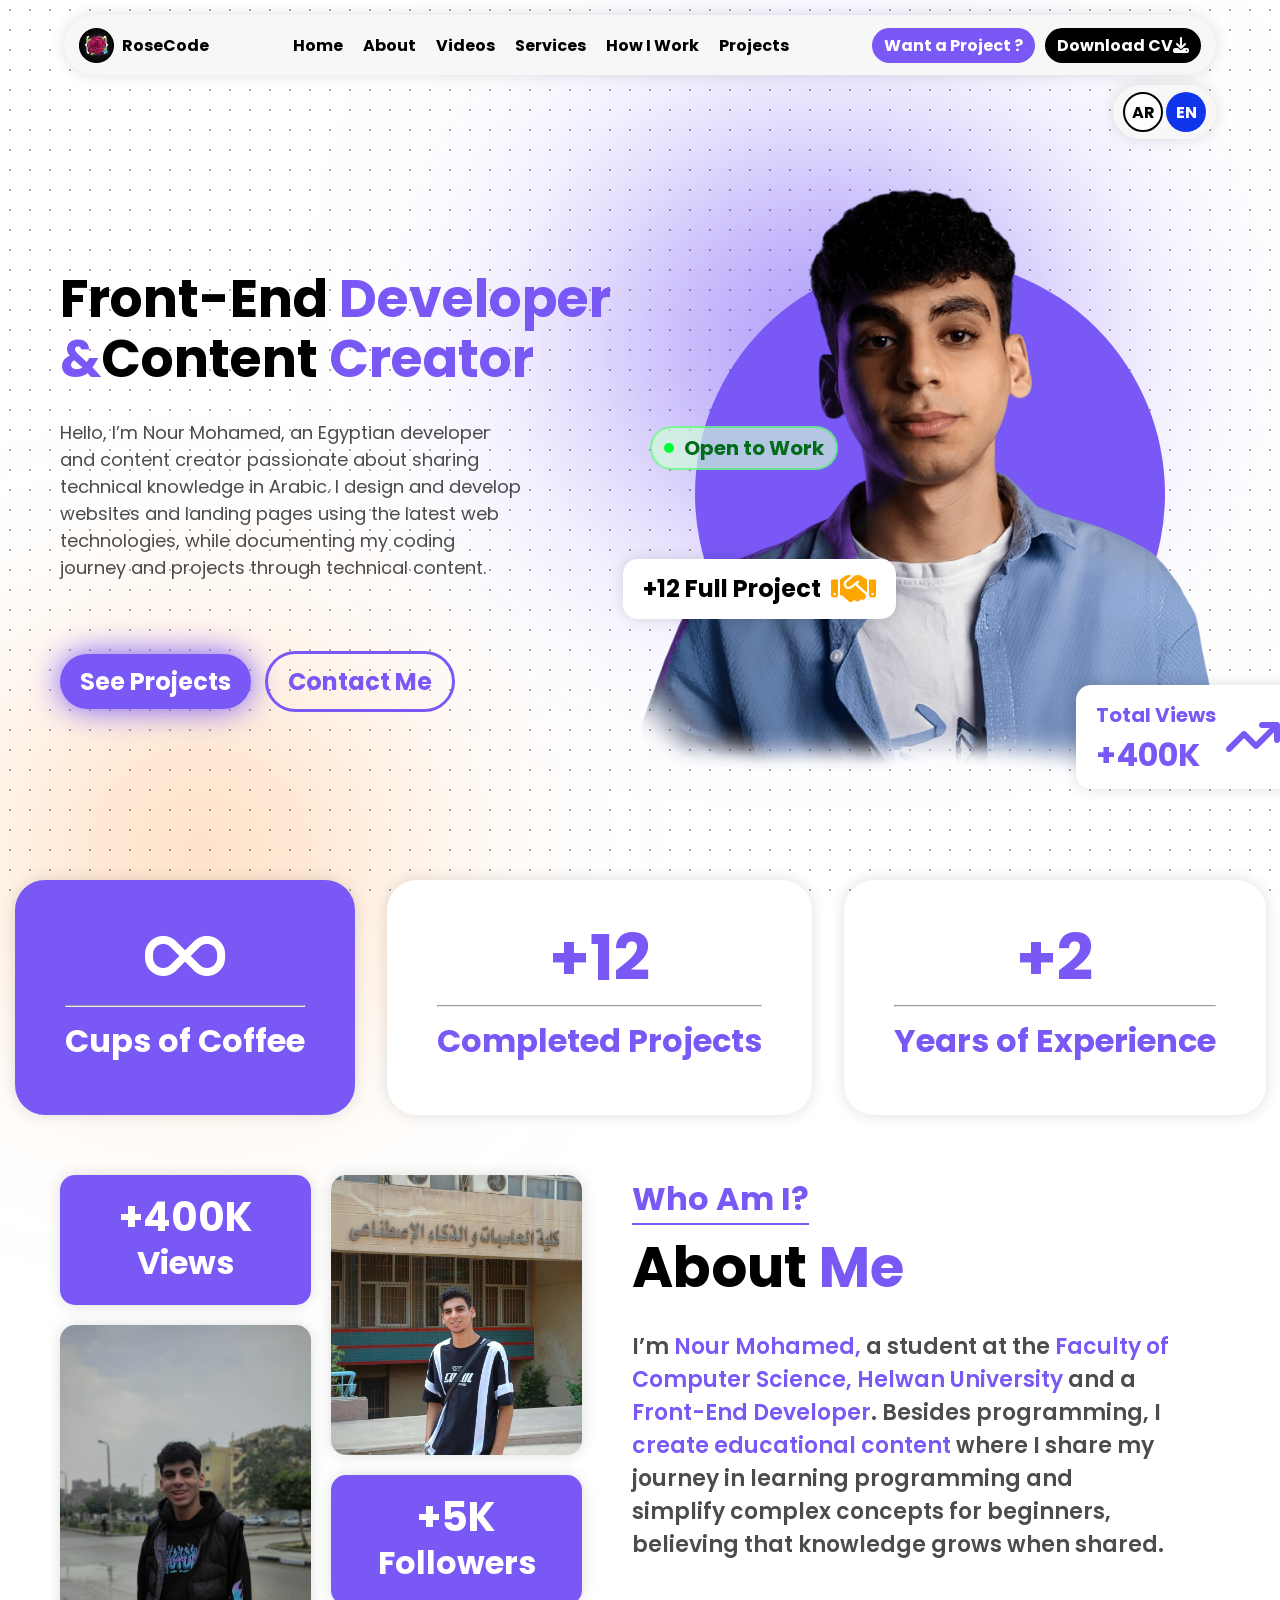
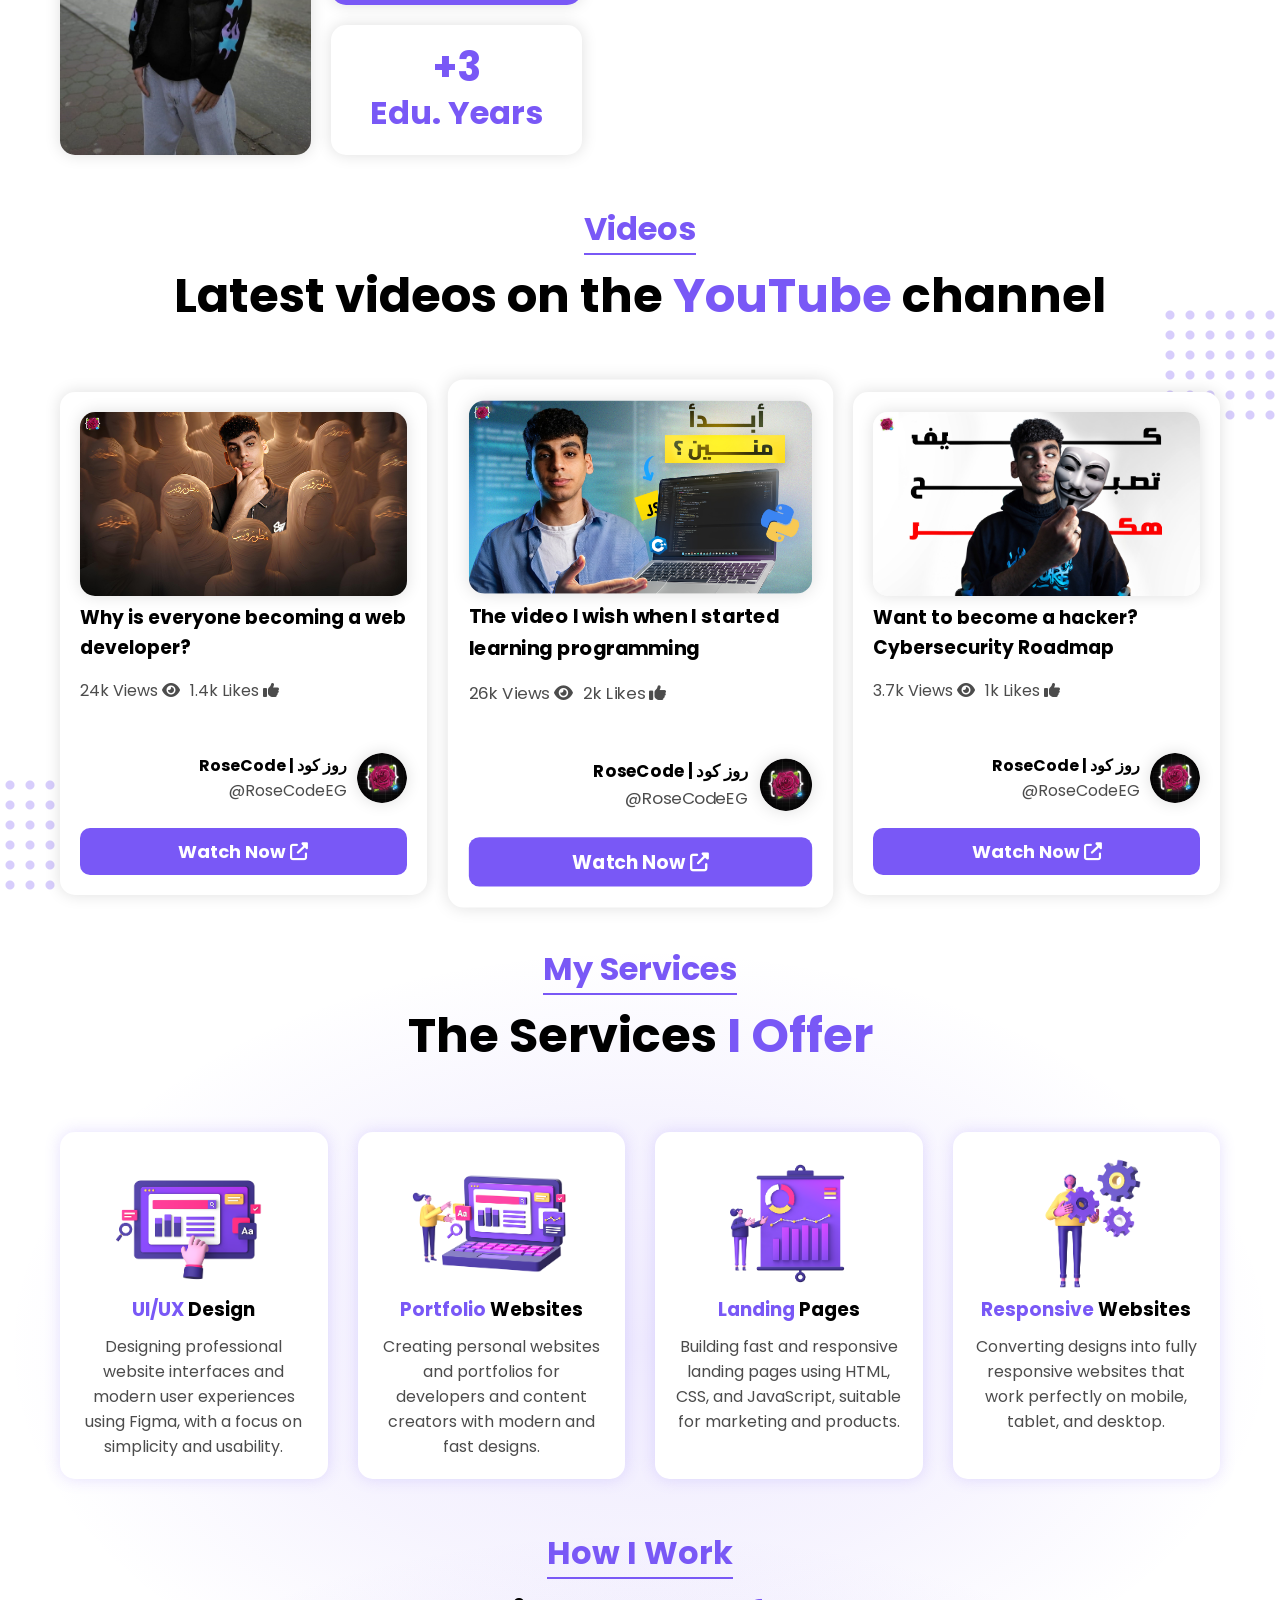
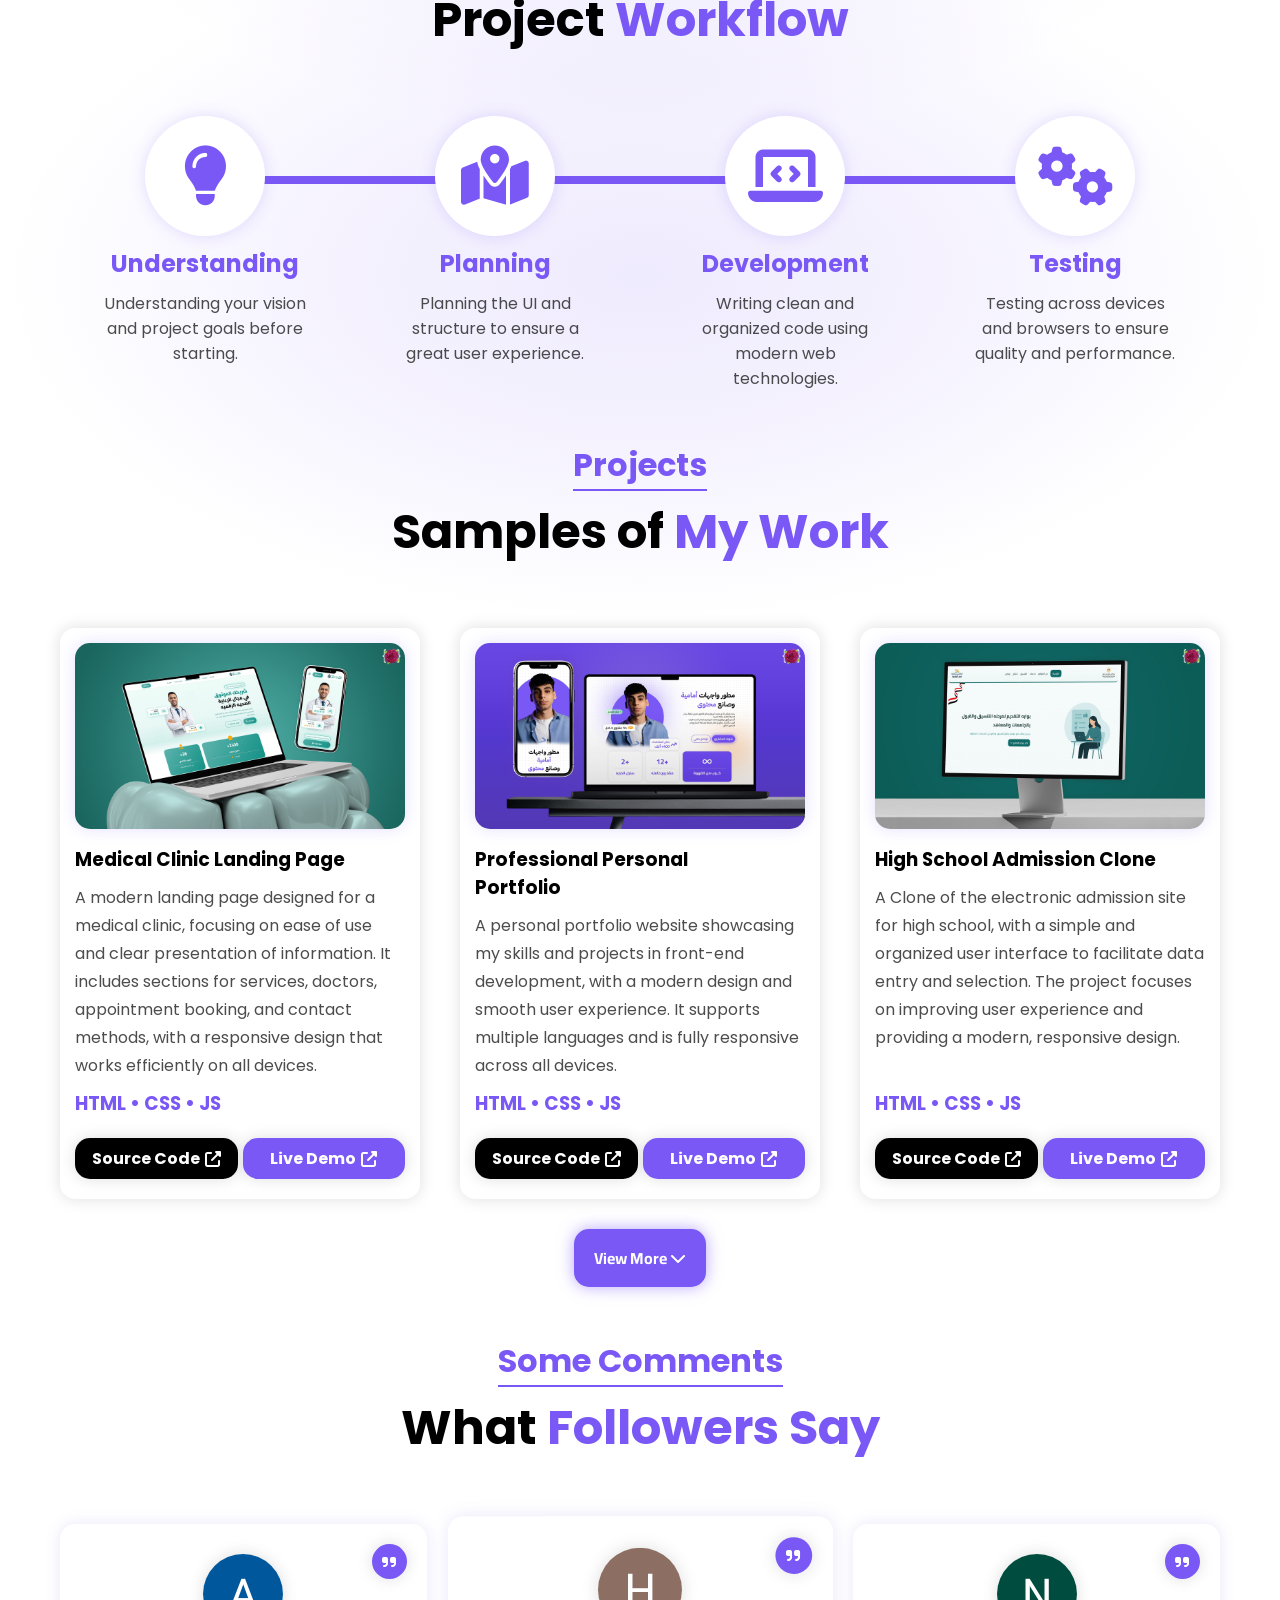
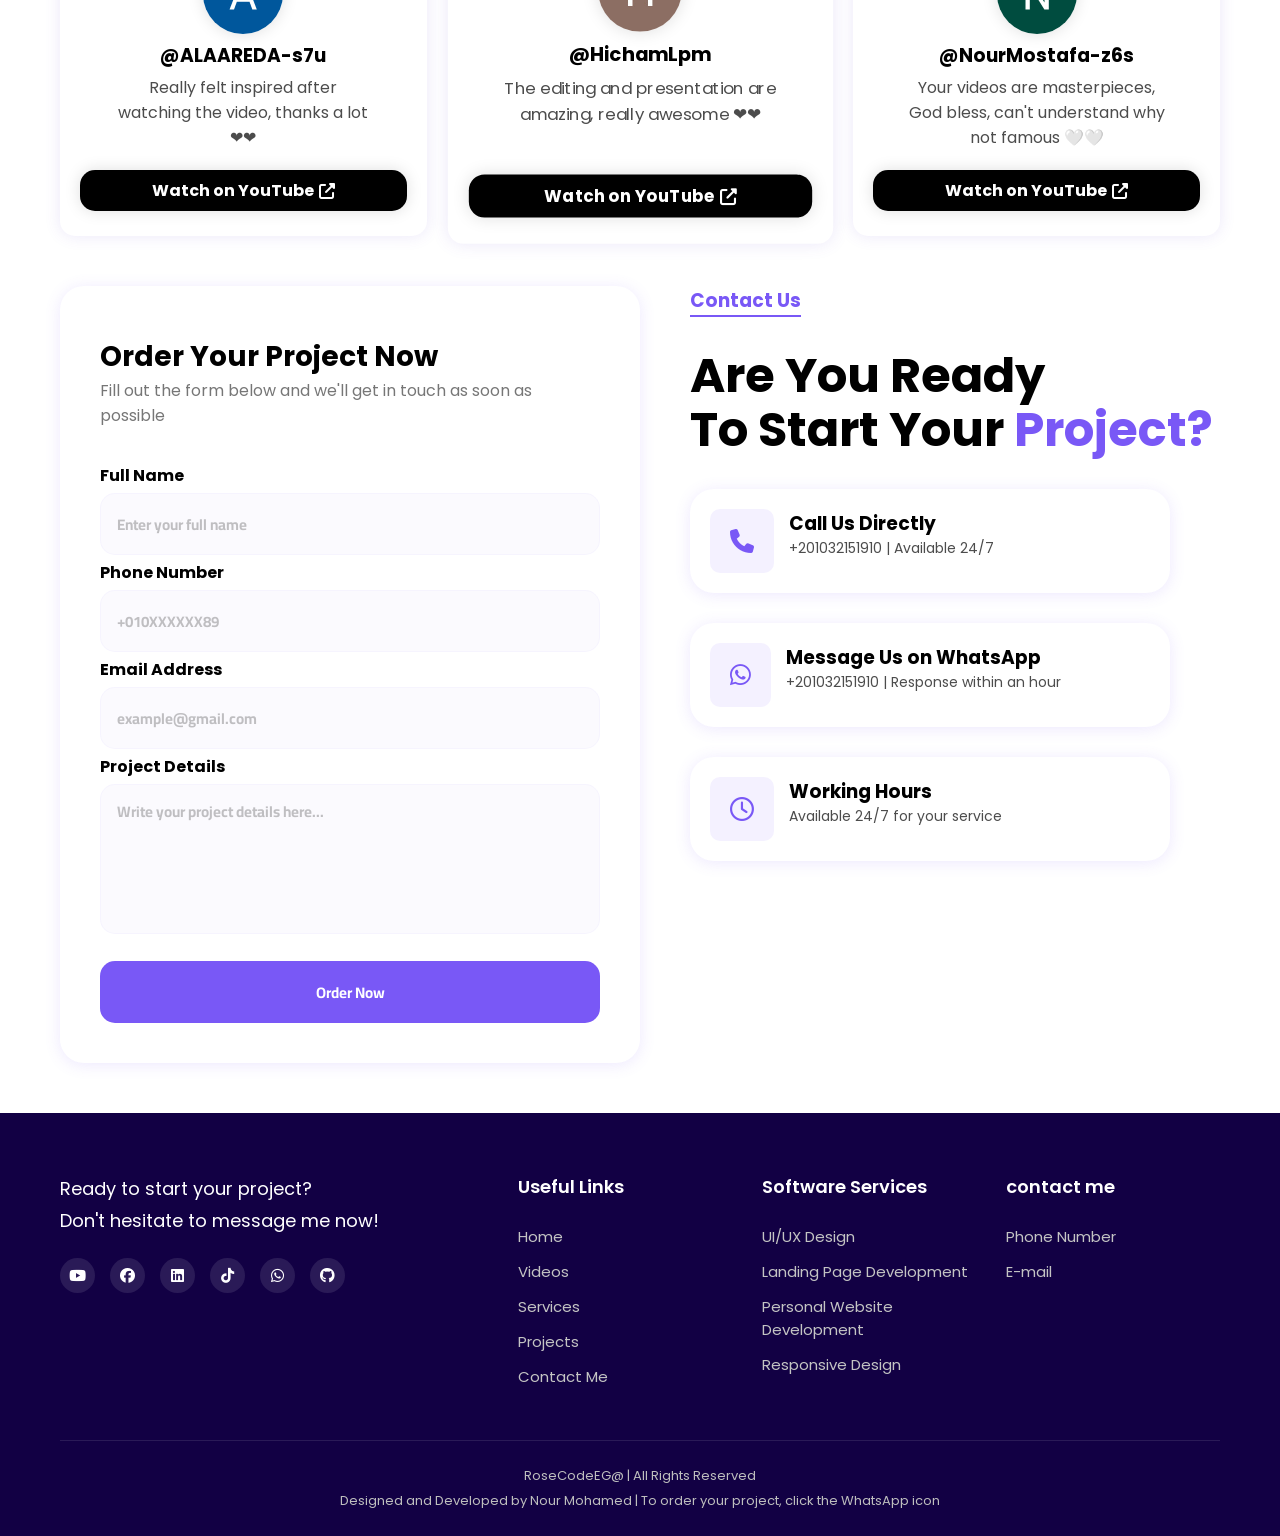
==== commit aabd4e1b: "Update index_en.html" ====
--- a/index_en.html
+++ b/index_en.html
@@ -271,8 +271,8 @@
                         <div class="bottombox">
                             <h3 class="technologies">HTML • CSS • JS</h3>
                             <div class="btnbox">
-                                <a href="#" class="srccode">Source Code <i class="fas fa-external-link-alt"></i></a>
-                                <a href="#" class="livedemo">Live Demo <i class="fas fa-external-link-alt"></i></a>
+                                <a href="https://github.com/Nour-Mohamed1111/MainPortfolio" class="srccode">Source Code <i class="fas fa-external-link-alt"></i></a>
+                                <a href="https://rosecode.vercel.app" class="livedemo">Live Demo <i class="fas fa-external-link-alt"></i></a>
                             </div>
                         </div>
                     </div>
@@ -507,4 +507,4 @@
 
 <script src="main.js"></script>
 </body>
-</html>+</html>
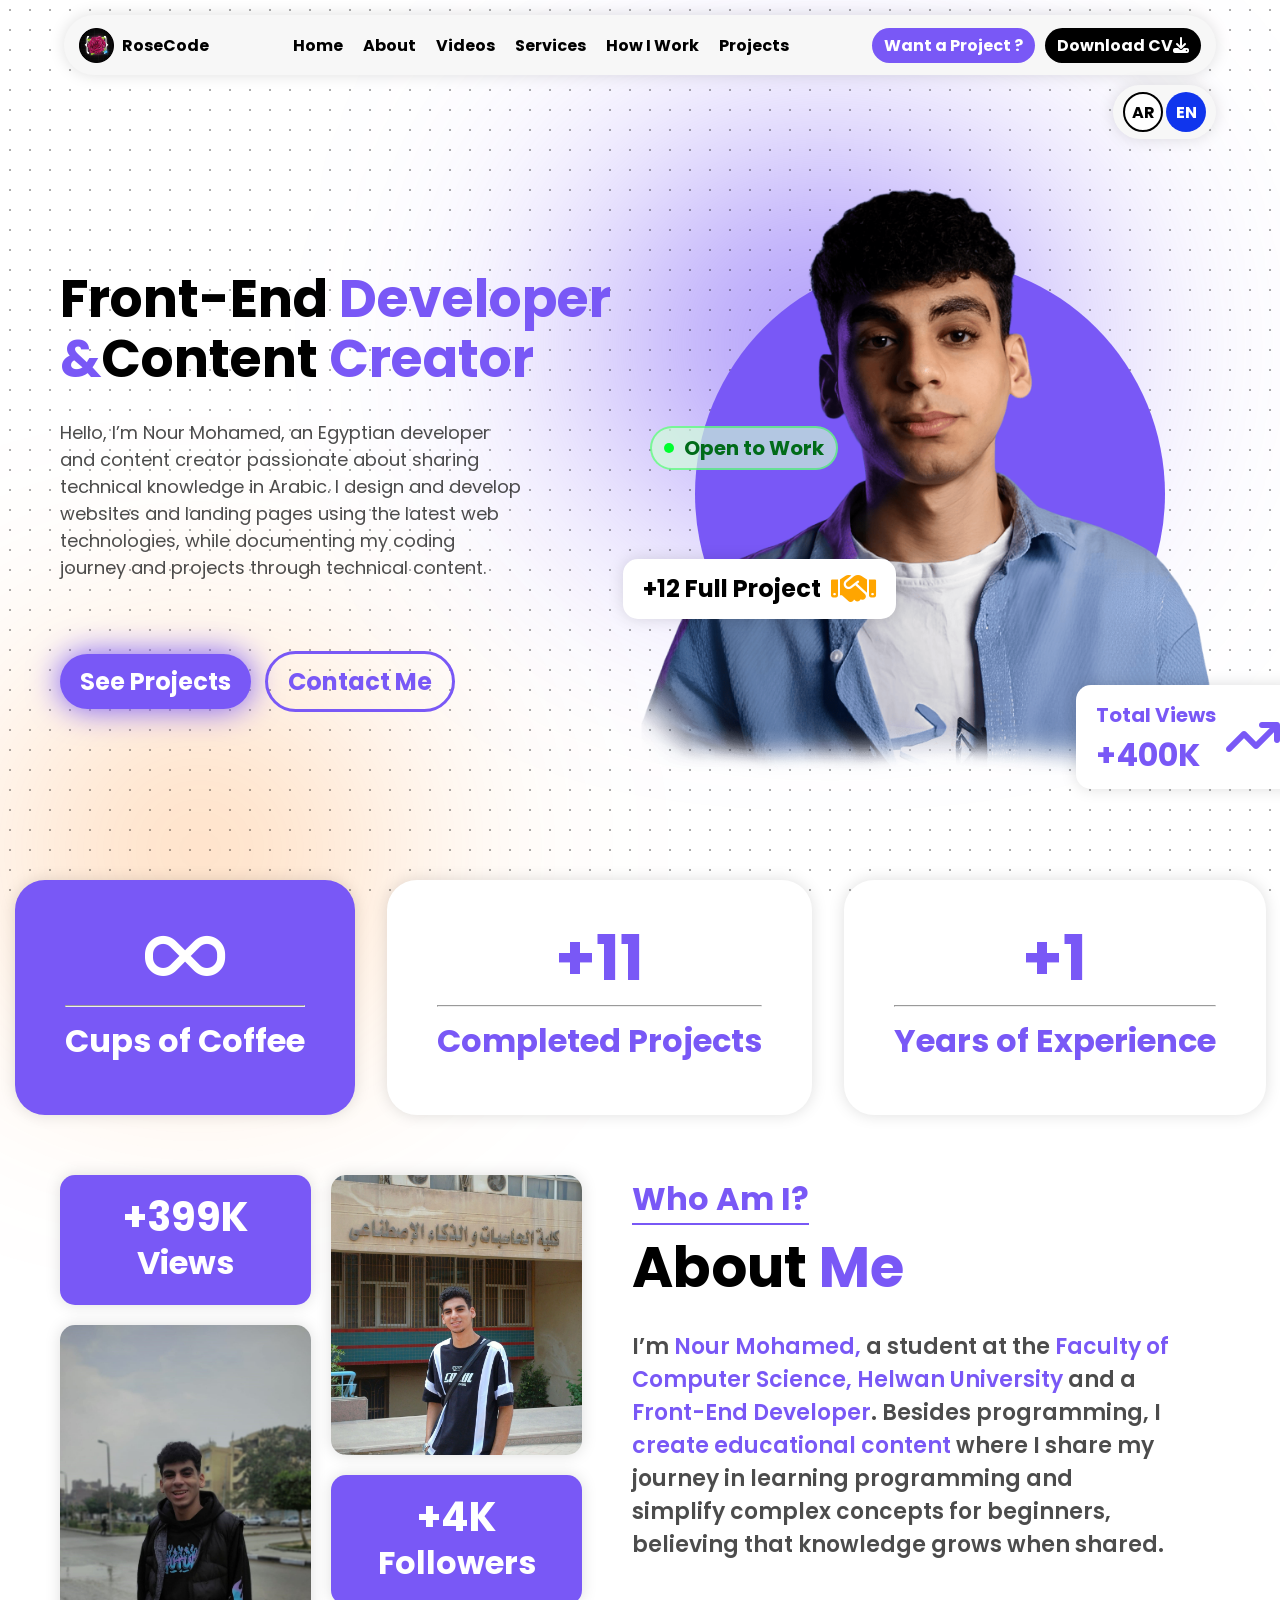
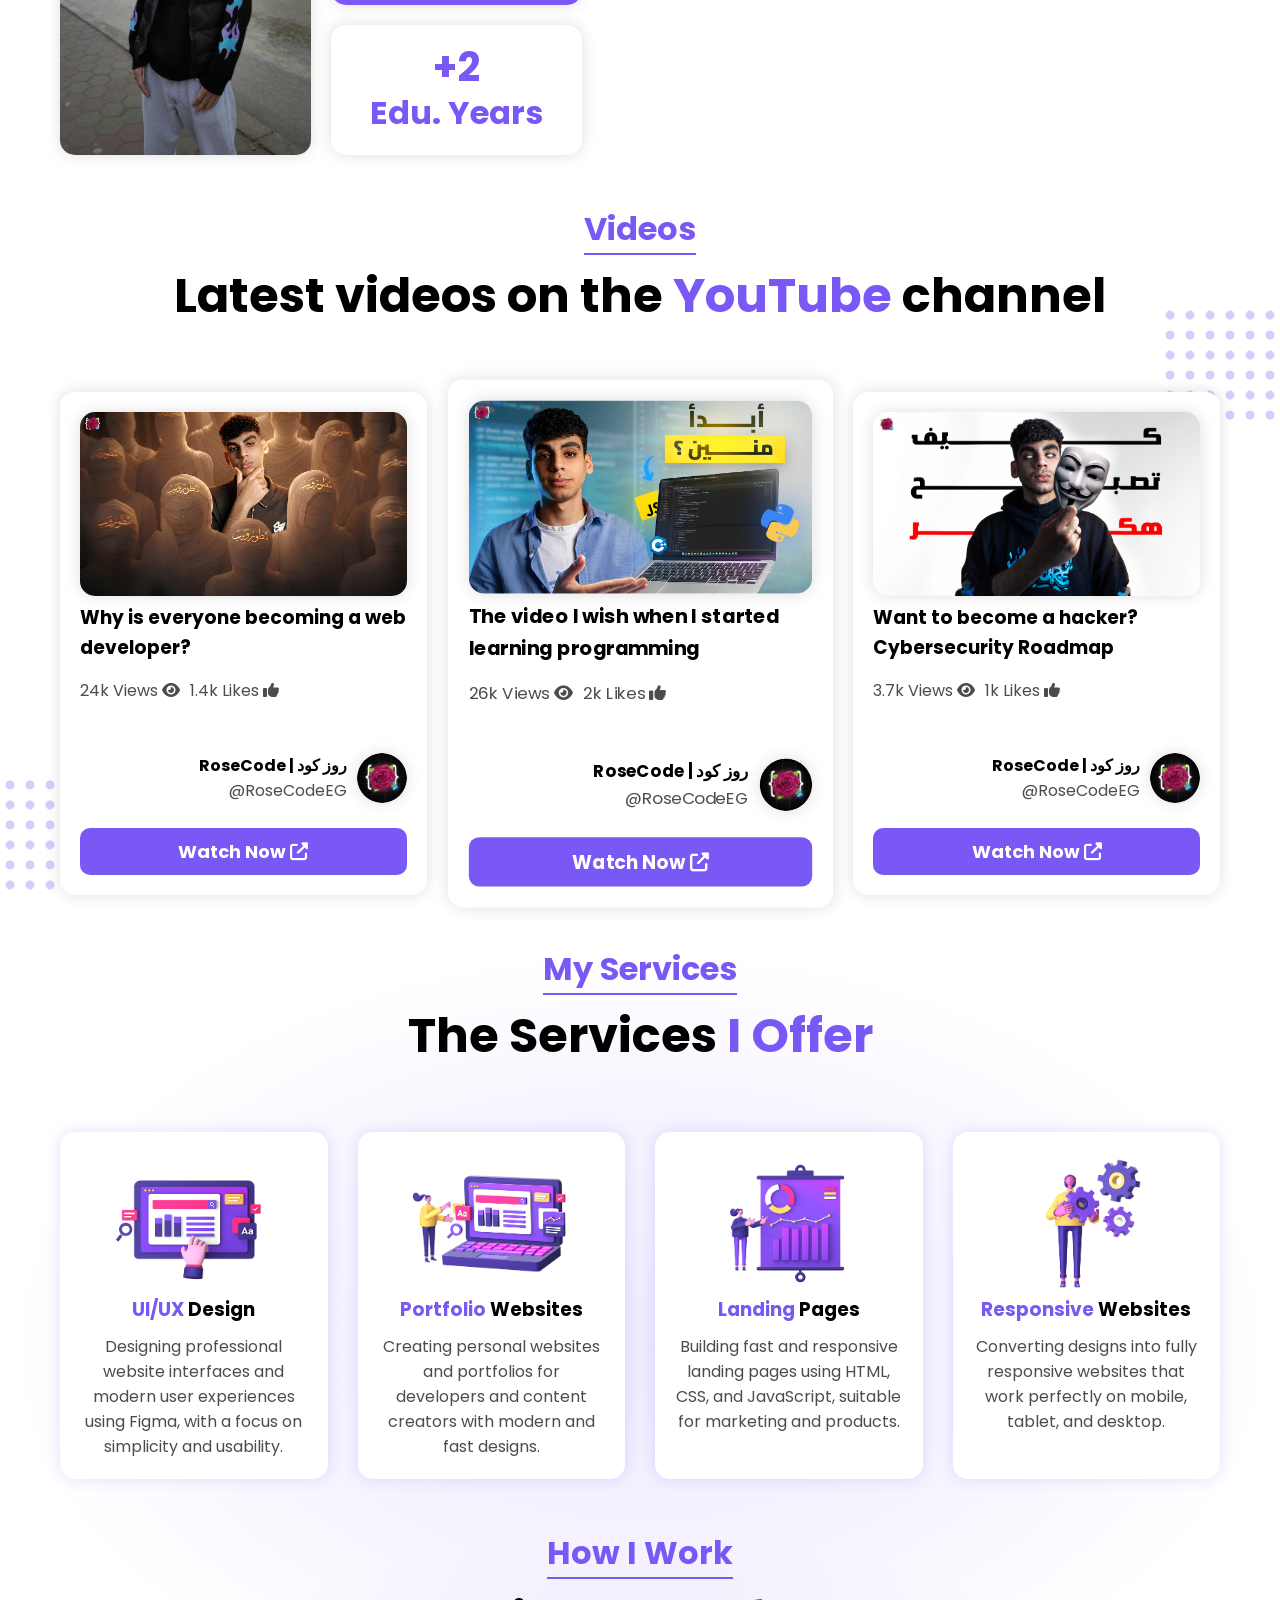
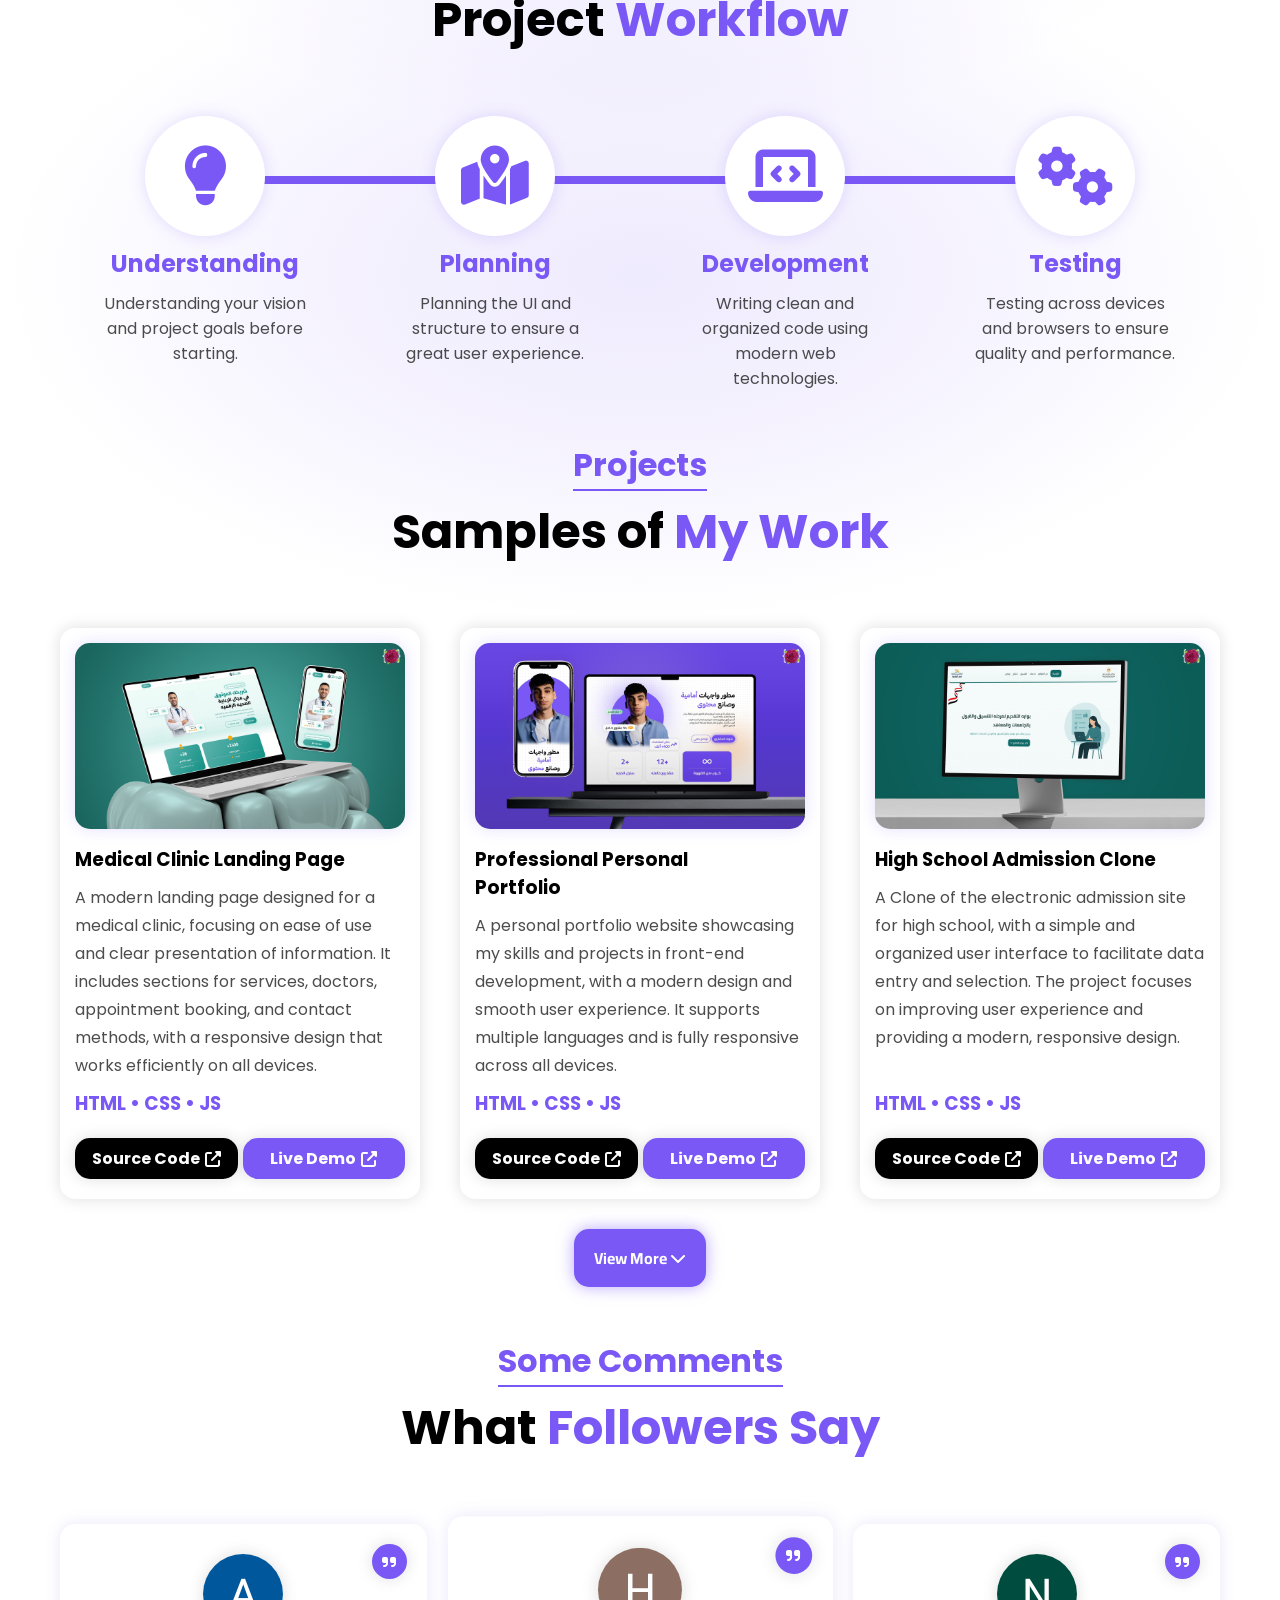
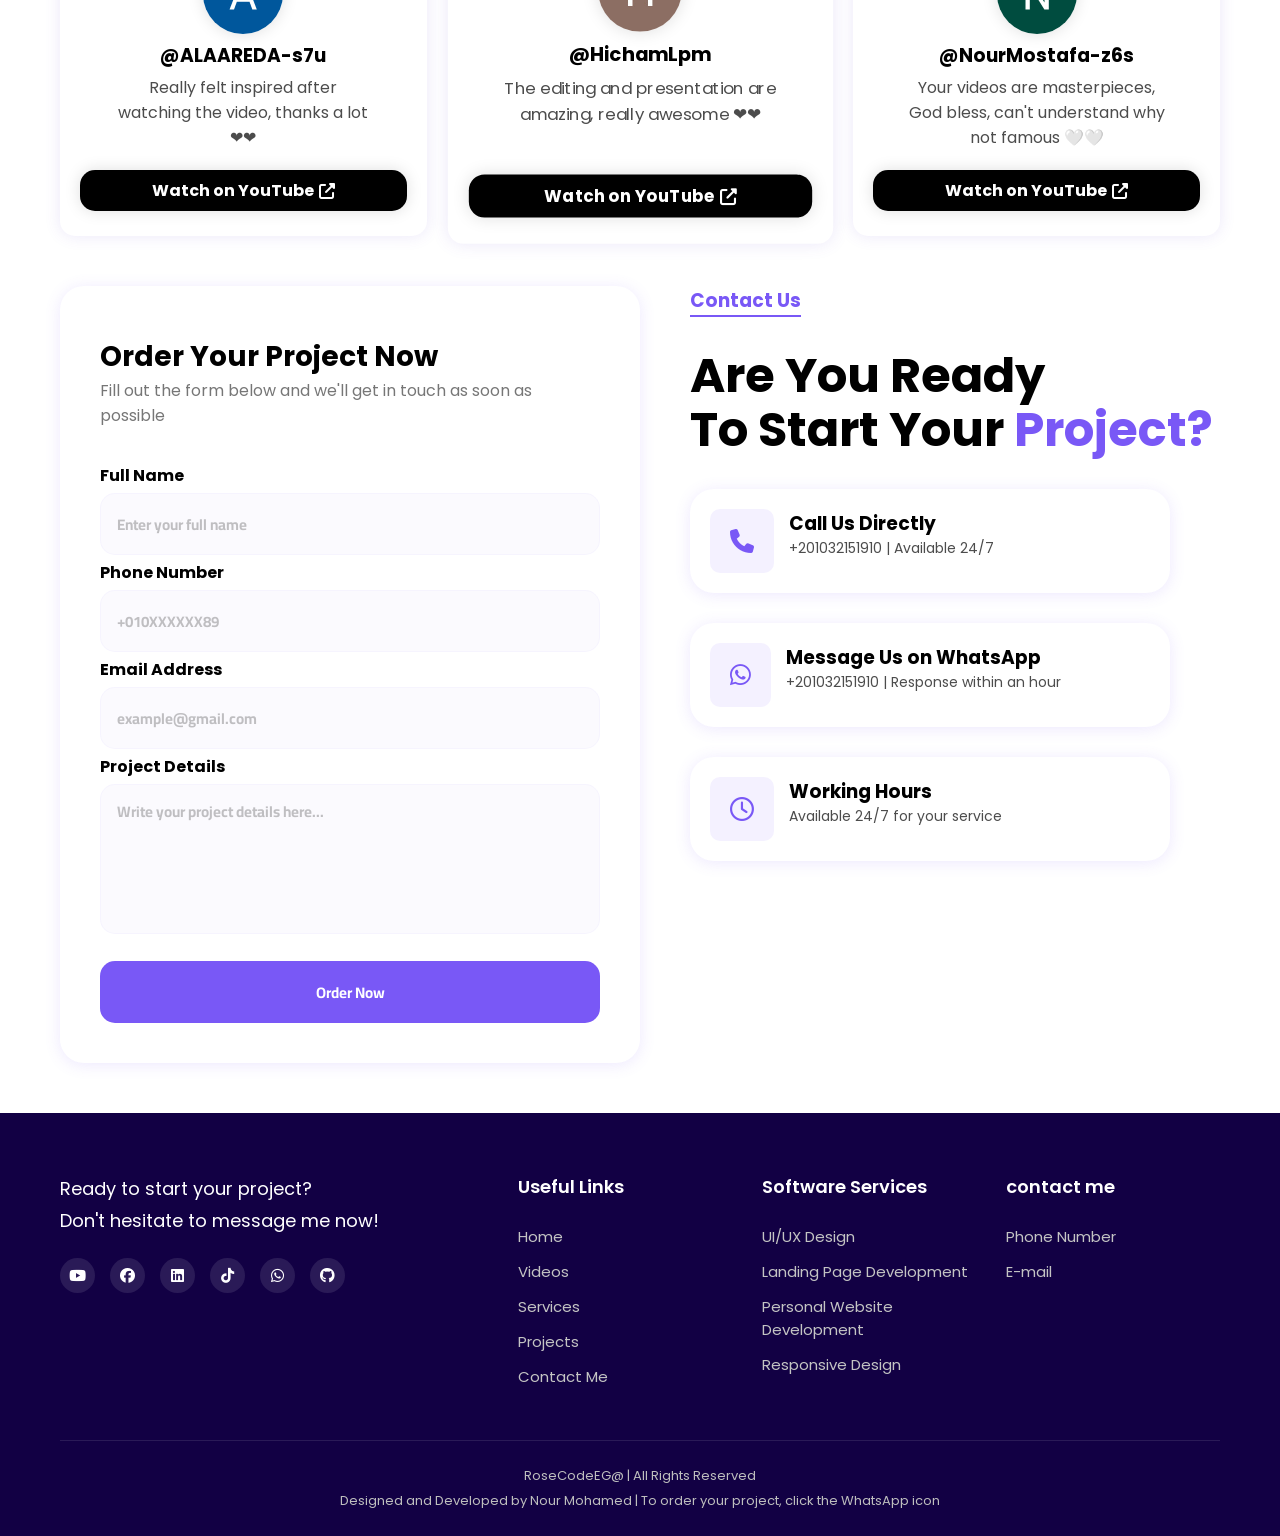
==== commit 1fd75dad: "Update index_en.html" ====
--- a/index_en.html
+++ b/index_en.html
@@ -314,7 +314,7 @@
                             <h3 class="technologies">HTML • CSS • JS</h3>
                             <div class="btnbox">
                                 <a href="https://github.com/Nour-Mohamed1111/WebsiteSaver" class="srccode">Source Code <i class="fas fa-external-link-alt"></i></a>
-                                <a href="https://website-saver-five.vercel.app" class="livedemo">Live Demo <i class="fas fa-external-link-alt"></i></a>
+                                <a href="https://website-saver-v1.vercel.app/" class="livedemo">Live Demo <i class="fas fa-external-link-alt"></i></a>
                             </div>
                         </div>
                     </div>
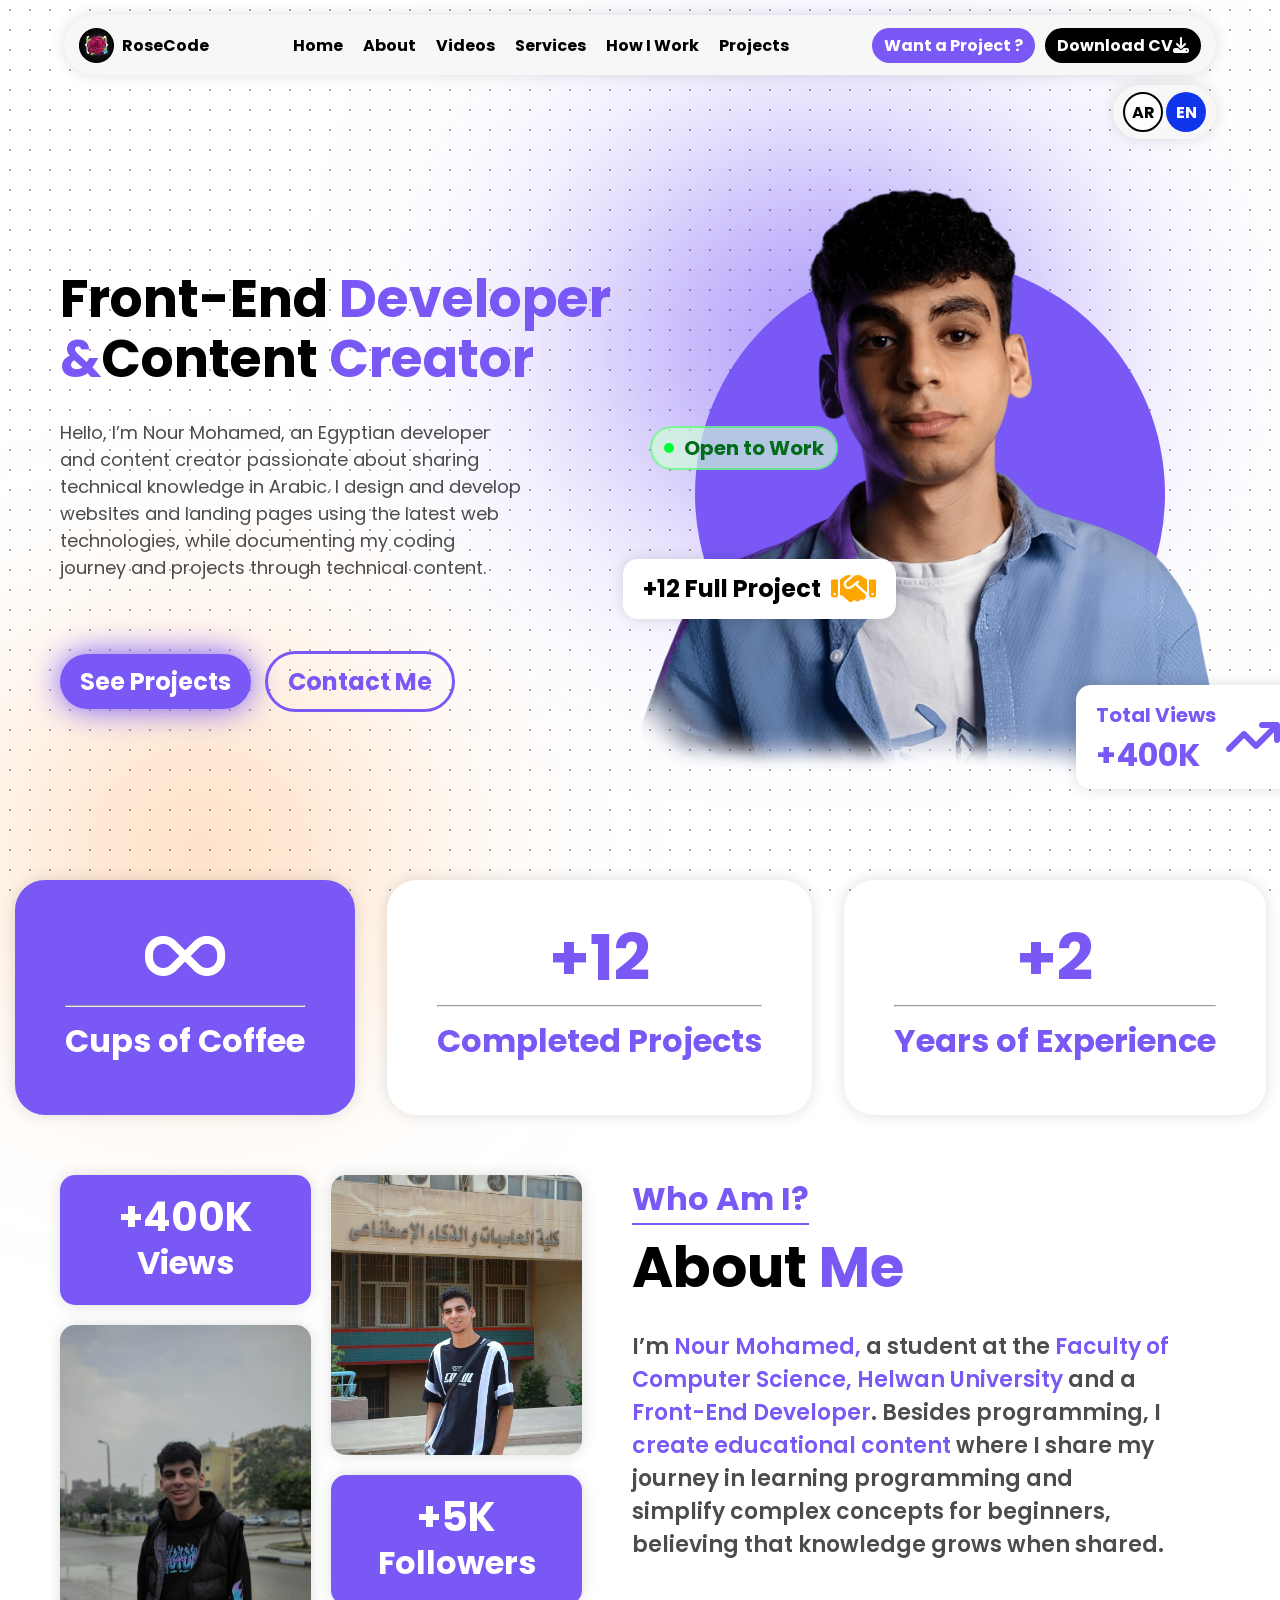
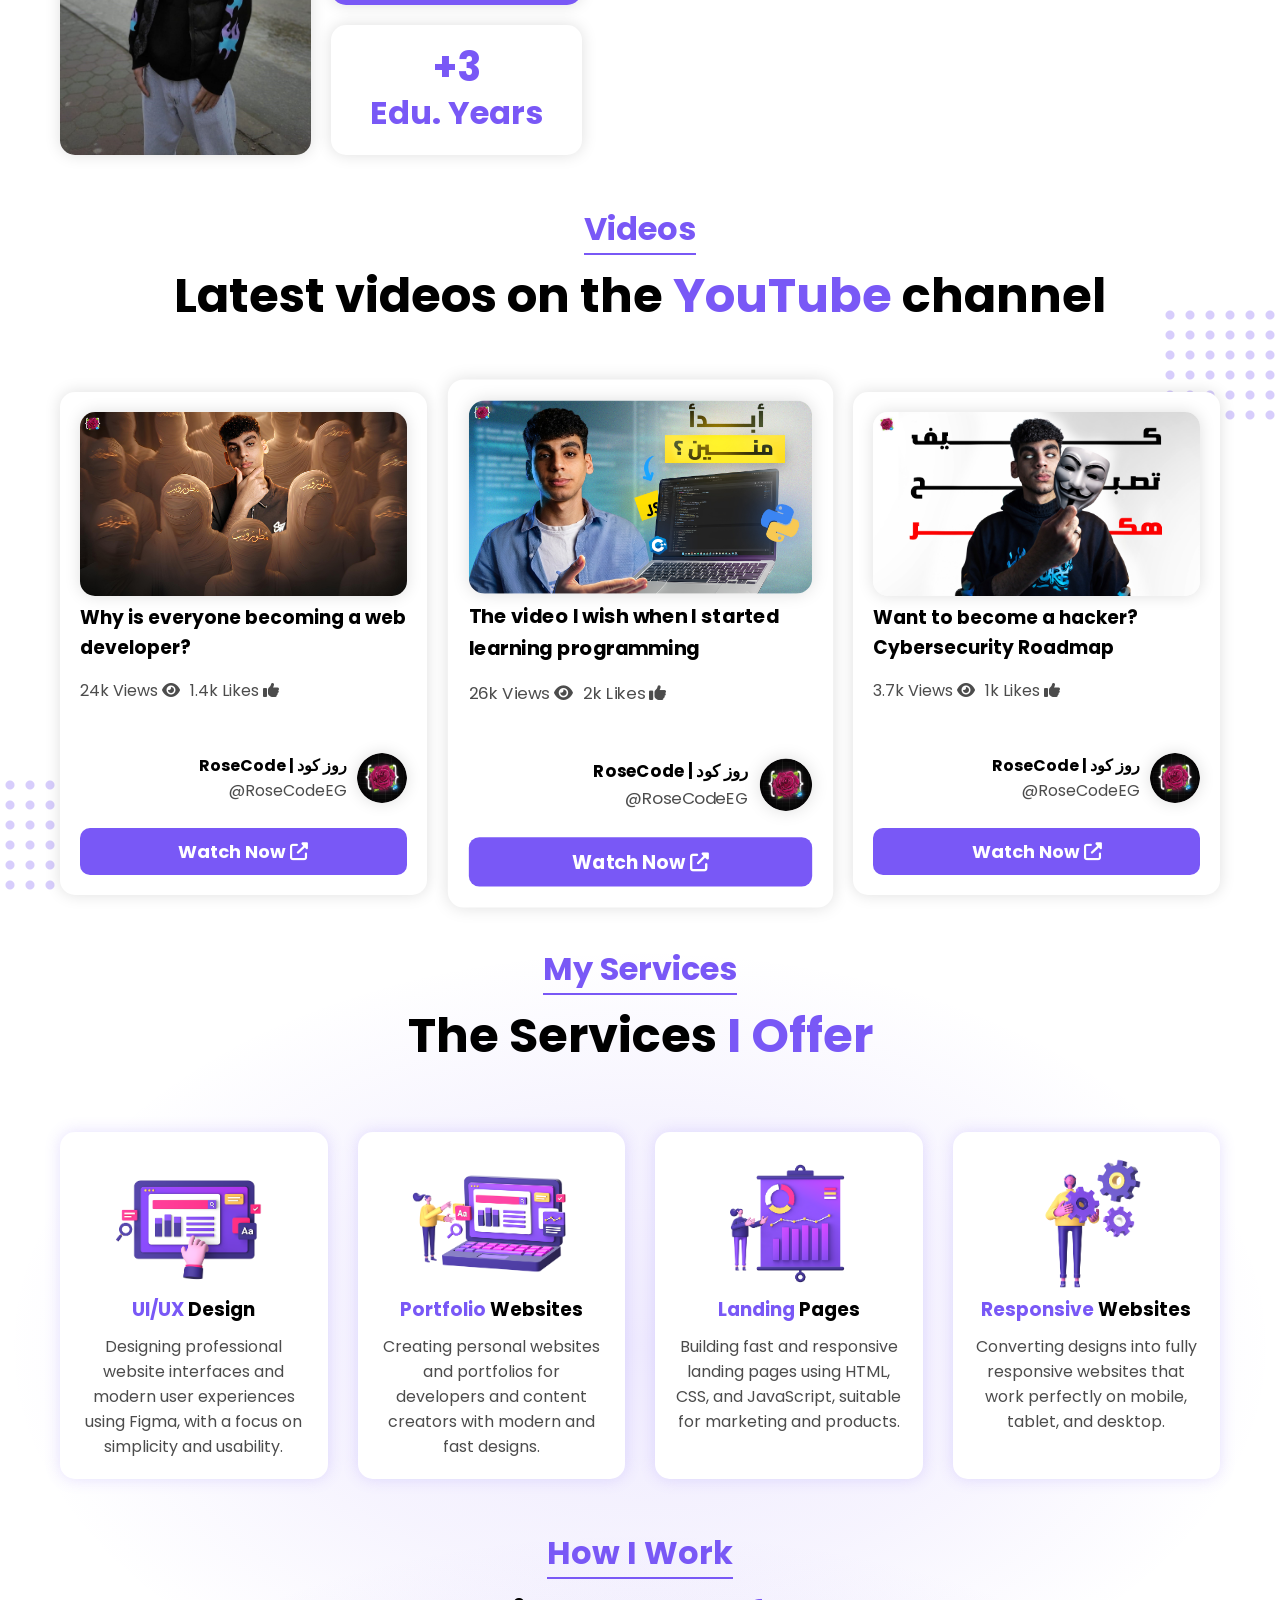
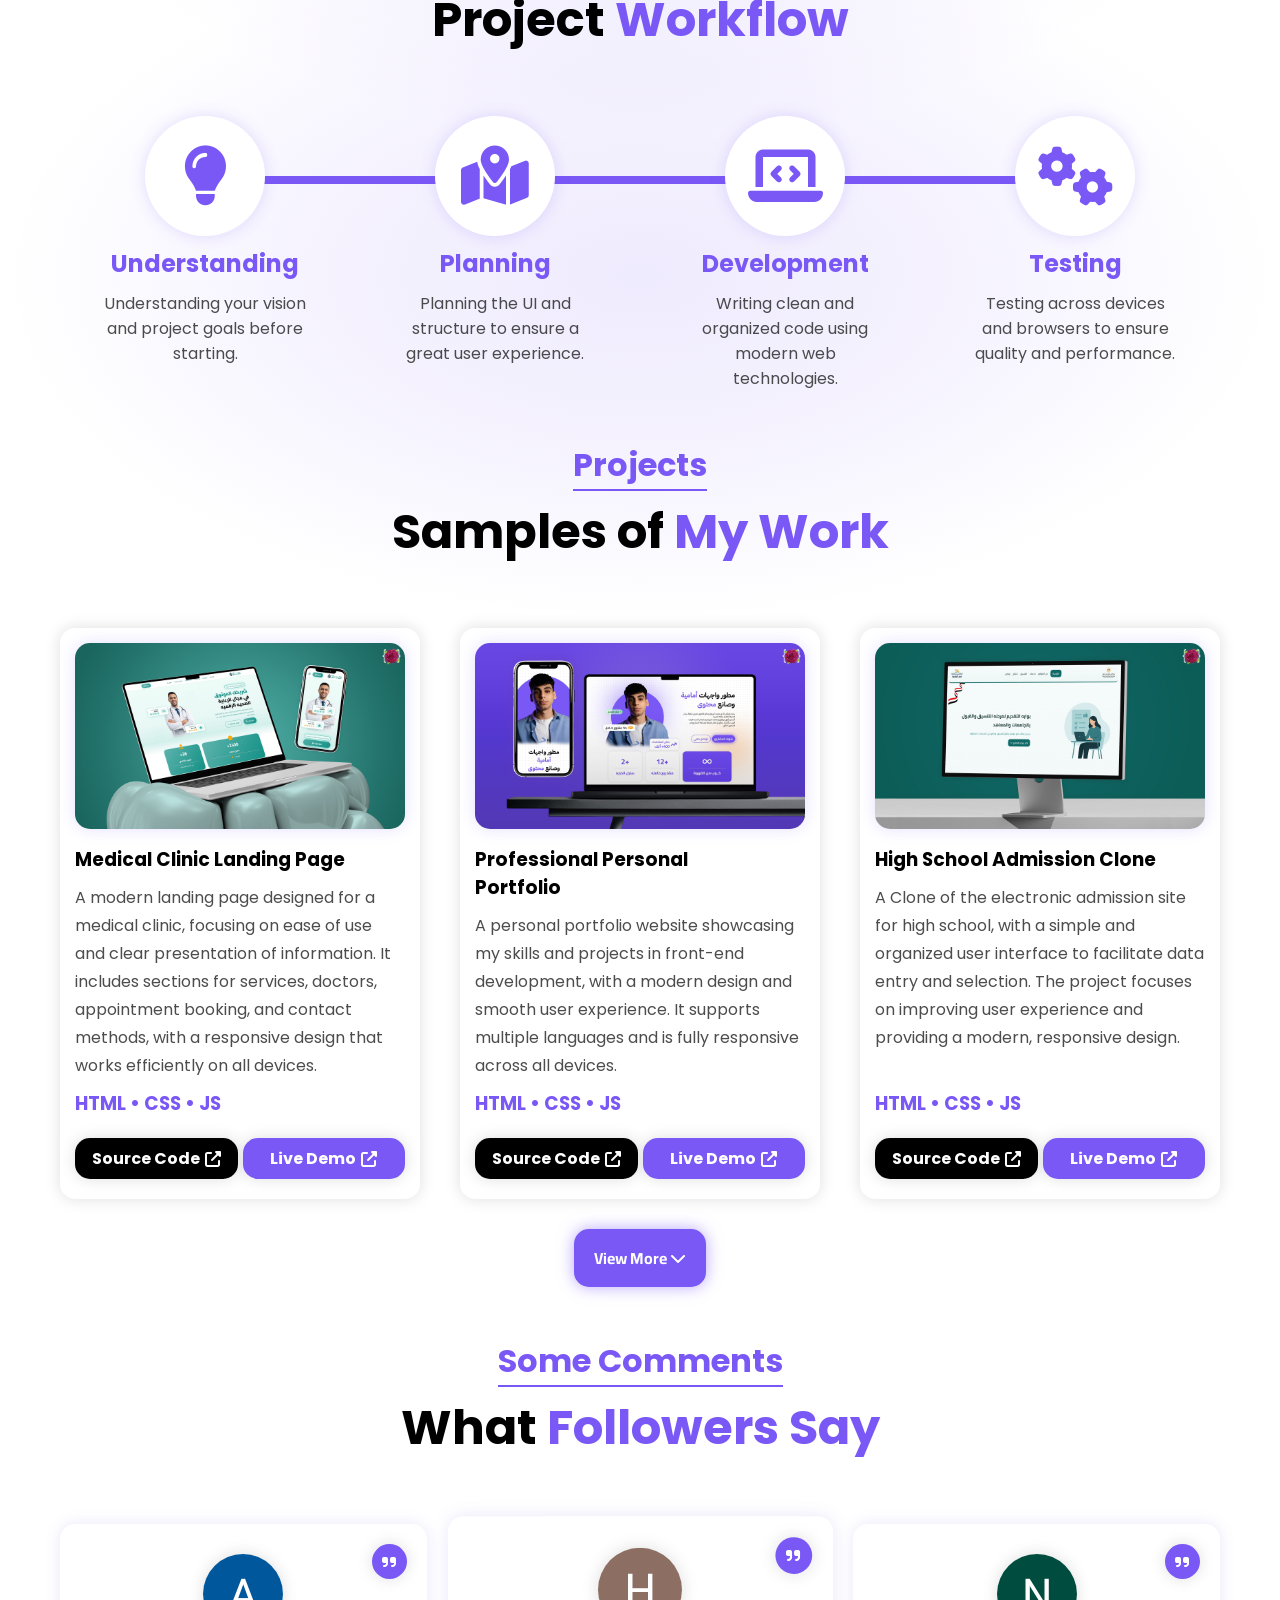
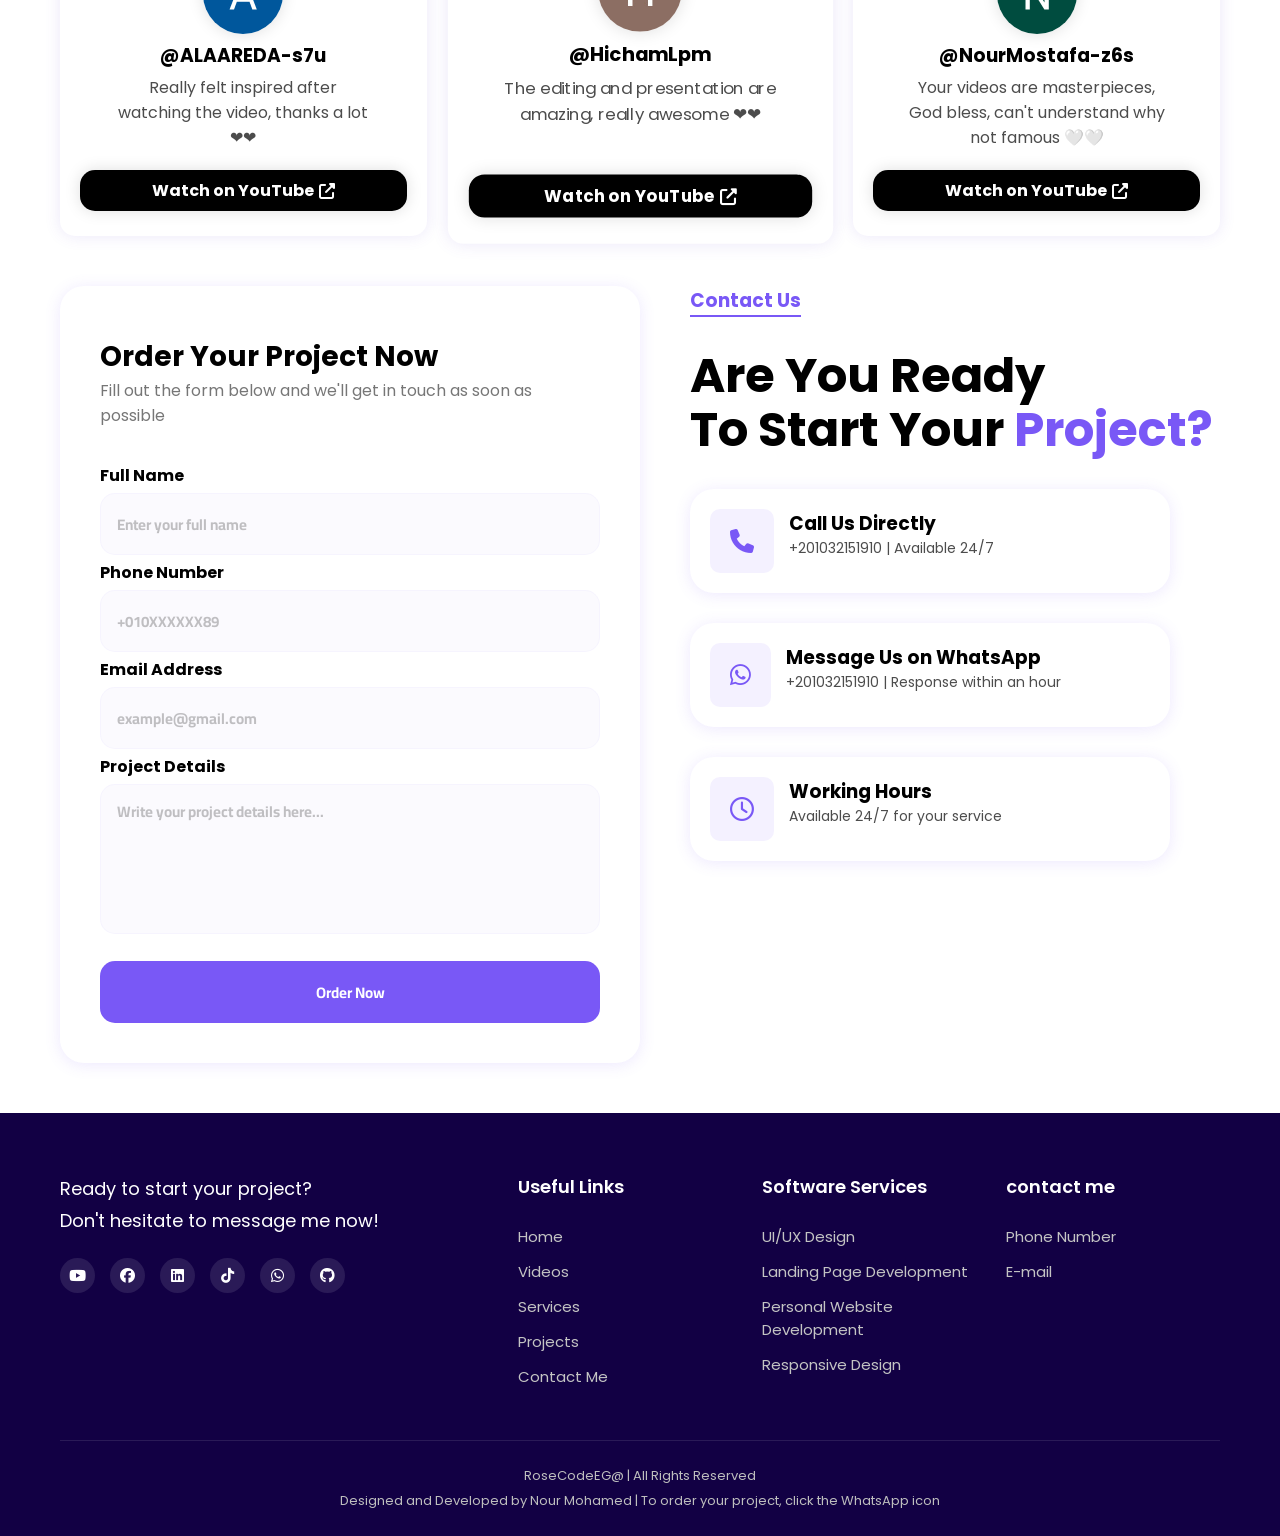
==== commit 52e838d6: "Update index_en.html" ====
--- a/index_en.html
+++ b/index_en.html
@@ -35,7 +35,7 @@
                     </div>
                     <div class="left-menu">
                         <a href="#contactus" class="gotoproj">Want a Project ?</a>
-                        <a href="#" class="download-cv" download>Download CV<i class="fa-solid fa-download"></i></a>
+                        <a href="assets/Nour_MohamedCV.pdf" class="download-cv" download>Download CV<i class="fa-solid fa-download"></i></a>
                         <div class="toggleBtn"><i class="fas fa-bars"></i></div>
                     </div>
                     <div class="lang-btn">
